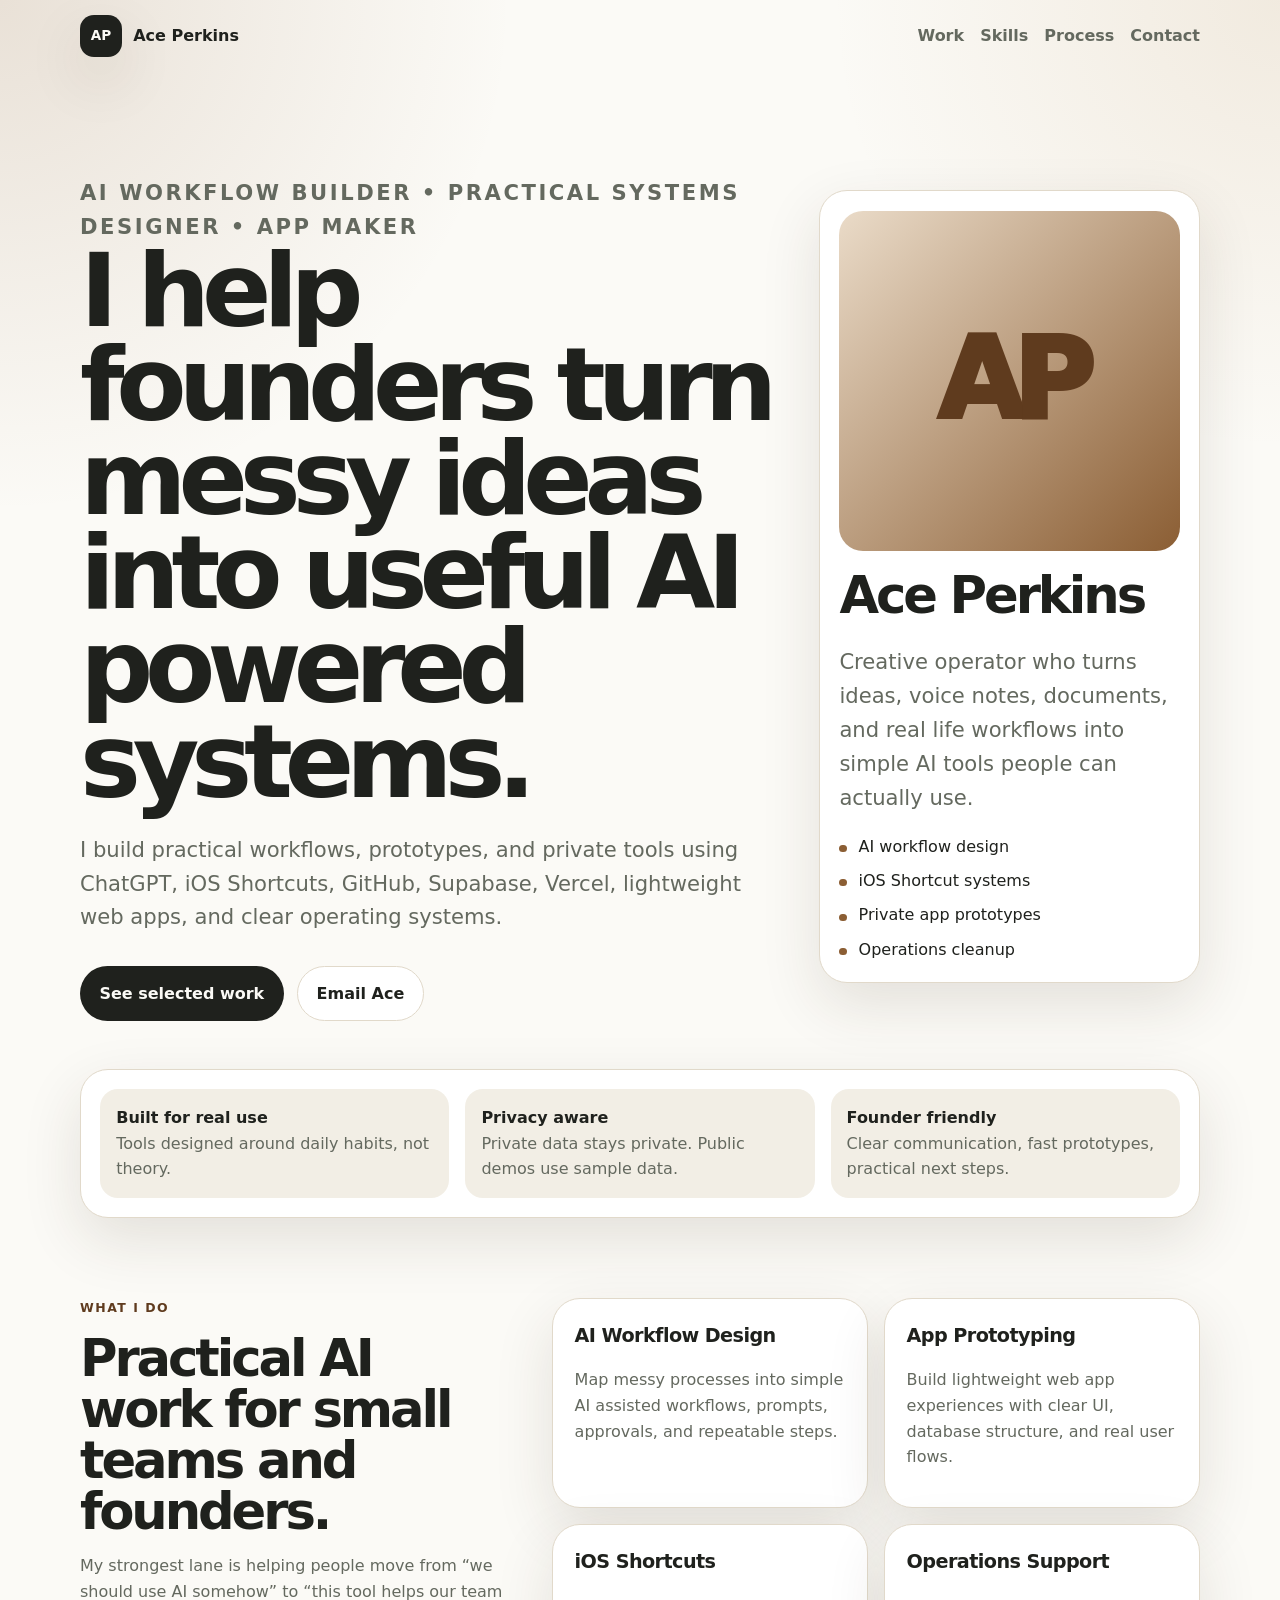
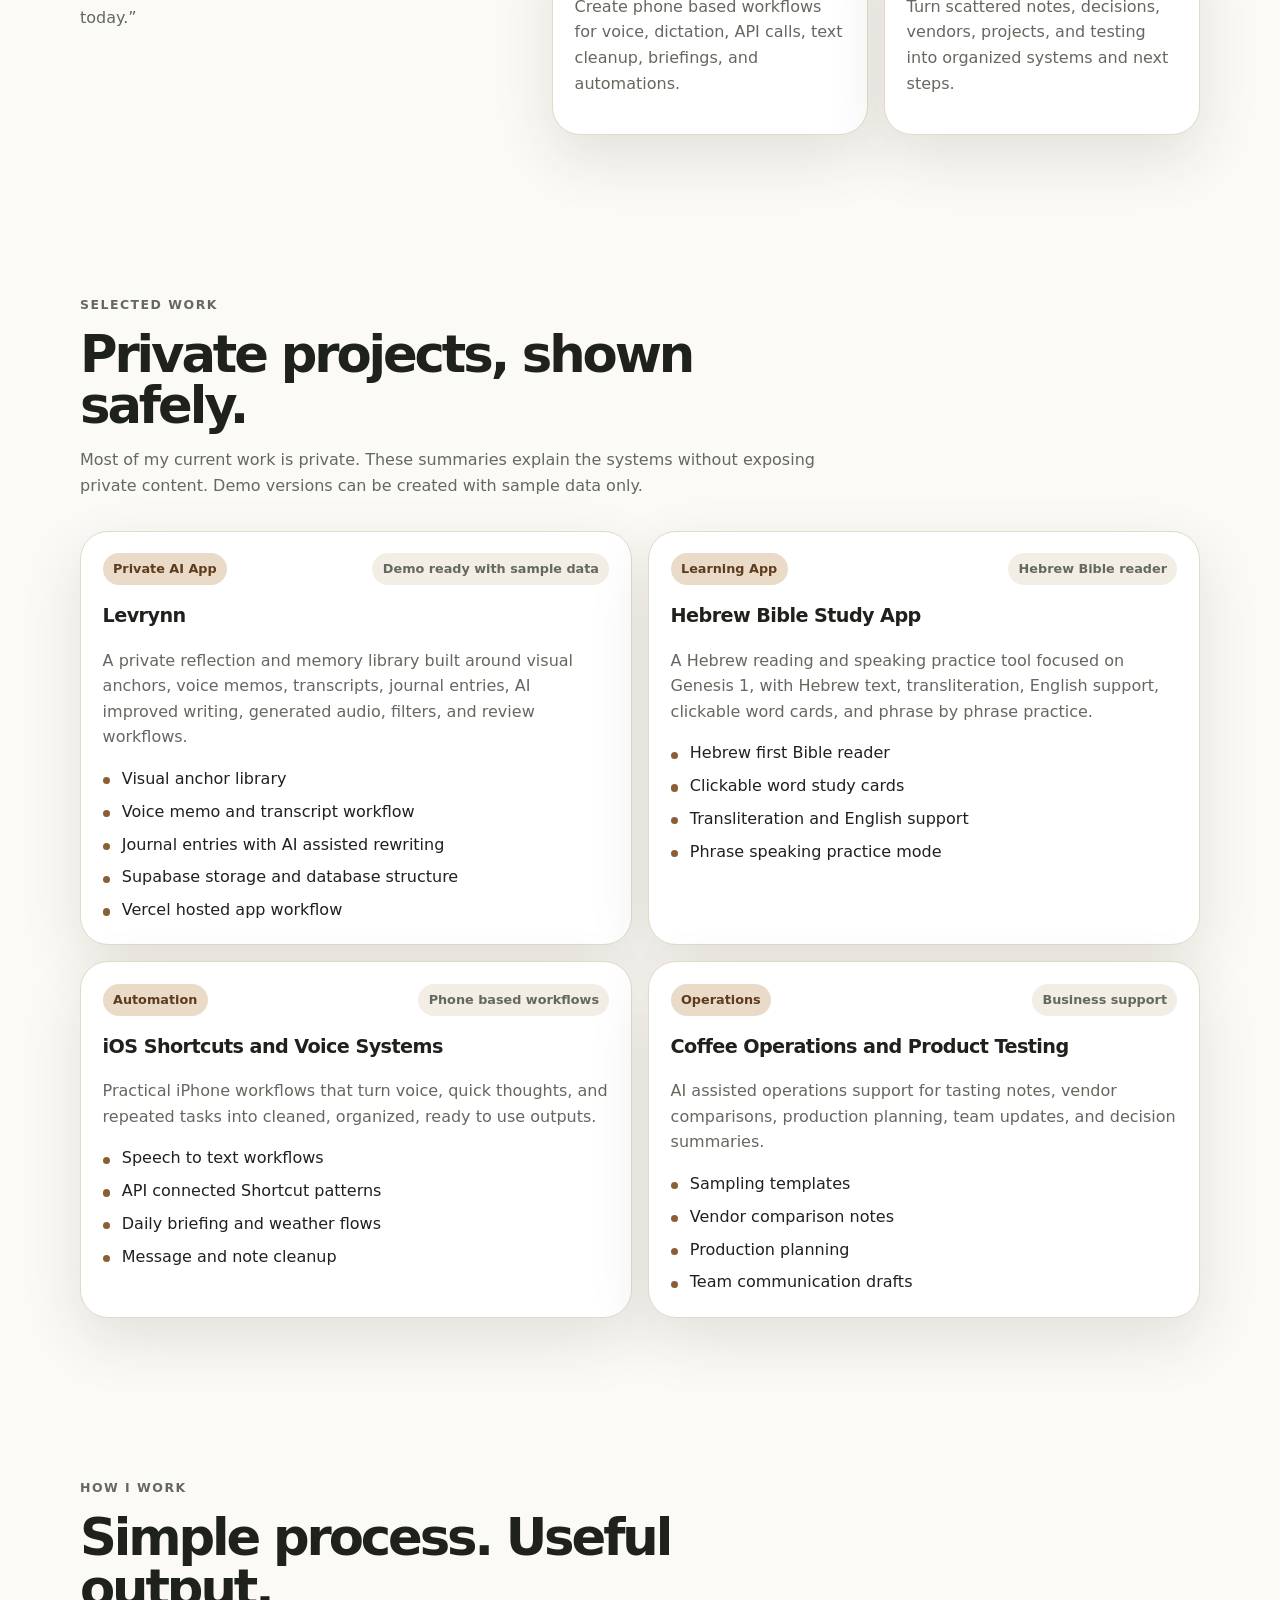
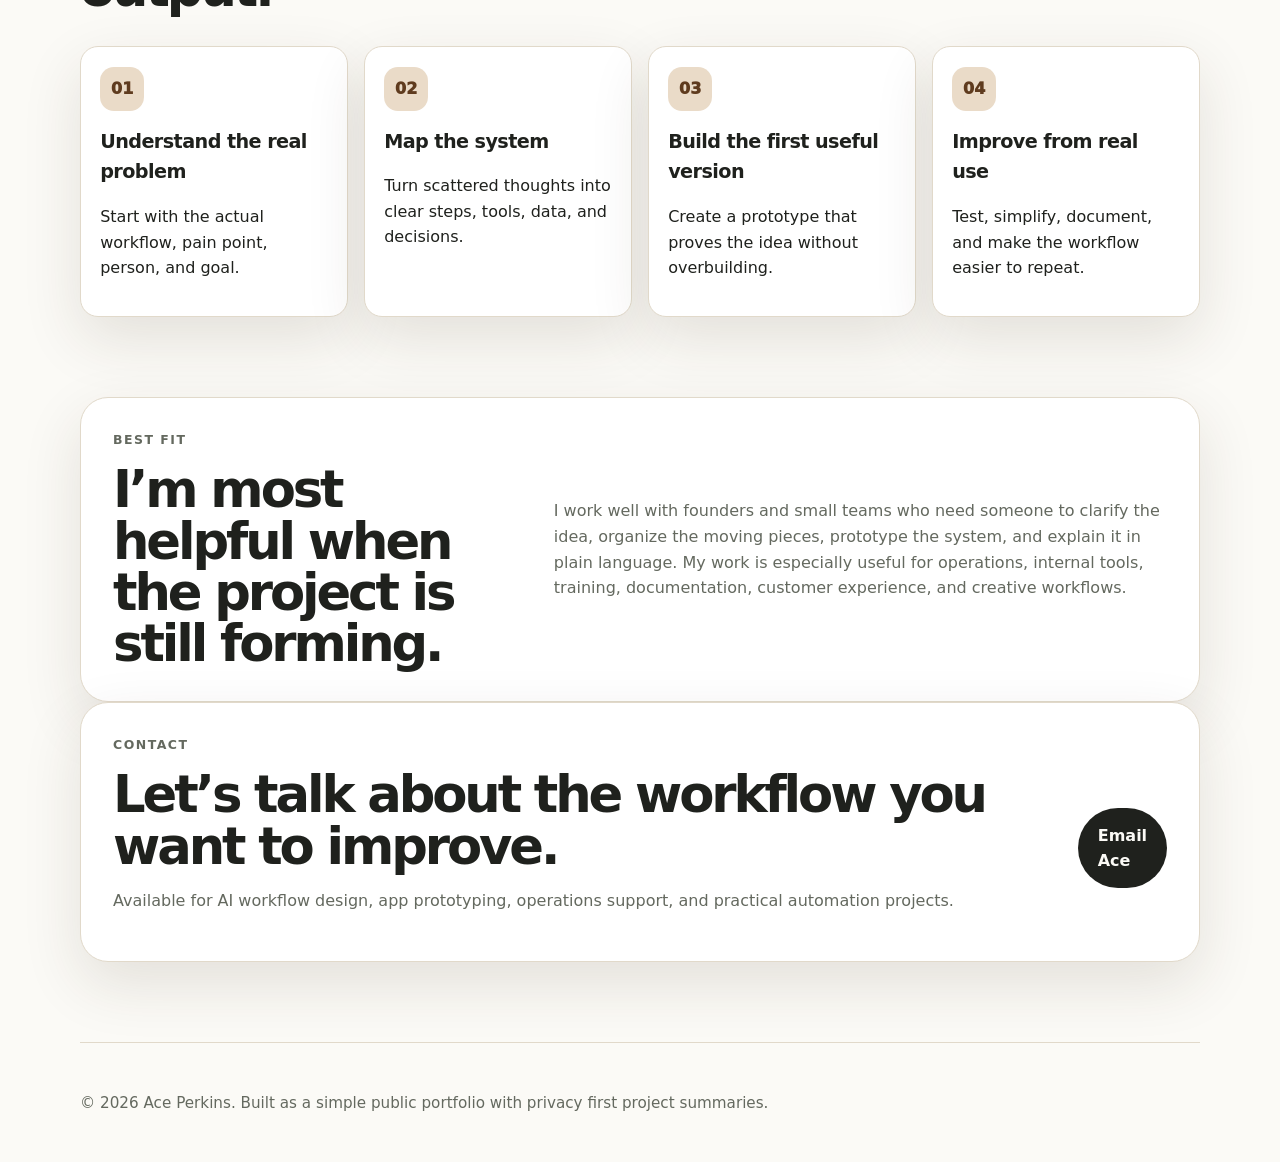
==== index.html @ 8851e67e "Add public AI portfolio site" ====
<!doctype html>
<html lang="en">
<head>
  <meta charset="utf-8" />
  <meta name="viewport" content="width=device-width, initial-scale=1" />
  <title>Ace Perkins | AI Workflow Builder</title>
  <meta name="description" content="Ace Perkins helps founders and small teams turn scattered ideas, operations, documents, apps, and daily workflows into practical AI powered systems." />
  <style>
    :root{--bg:#fbfaf6;--card:#fff;--soft:#f2eee5;--text:#1f211d;--muted:#64695f;--line:#e1d9ca;--accent:#8b5e34;--accent2:#5f3b1e;--shadow:0 22px 60px rgba(54,42,27,.12);--r:28px;--max:1120px}*{box-sizing:border-box}html{scroll-behavior:smooth}body{margin:0;font-family:Inter,ui-sans-serif,system-ui,-apple-system,BlinkMacSystemFont,"Segoe UI",sans-serif;background:radial-gradient(circle at top left,rgba(139,94,52,.16),transparent 32rem),radial-gradient(circle at top right,rgba(181,139,85,.14),transparent 28rem),var(--bg);color:var(--text);line-height:1.6}a{color:inherit}.nav,.section,.footer{width:min(var(--max),calc(100% - 2rem));margin:auto}.nav{min-height:72px;display:flex;align-items:center;justify-content:space-between;gap:1rem}.brand{display:flex;align-items:center;gap:.7rem;text-decoration:none;font-weight:900}.mark{width:42px;height:42px;border-radius:14px;background:var(--text);color:var(--bg);display:grid;place-items:center;box-shadow:var(--shadow);font-size:.85rem}.links{display:flex;gap:1rem}.links a{text-decoration:none;color:var(--muted);font-weight:750}.links a:hover{color:var(--text)}.section{padding:5rem 0}.hero{min-height:calc(100svh - 72px);display:grid;grid-template-columns:1.3fr .7fr;gap:2rem;align-items:center}.eyebrow{margin:0 0 .9rem;color:var(--accent2);font-weight:900;letter-spacing:.12em;text-transform:uppercase;font-size:.78rem}h1,h2,h3,p{overflow-wrap:anywhere}h1{margin:0;font-size:clamp(3rem,8vw,6.8rem);line-height:.92;letter-spacing:-.08em}h2{margin:0;font-size:clamp(2rem,4vw,3.6rem);line-height:1;letter-spacing:-.06em}h3{margin:0;font-size:1.2rem;letter-spacing:-.03em}.hero p,.lead,.section-heading p,.card p,.best p,.contact p{color:var(--muted)}.hero p{font-size:clamp(1.08rem,2vw,1.32rem);max-width:720px;margin:1.5rem 0 0}.actions{display:flex;flex-wrap:wrap;gap:.85rem;margin-top:2rem}.button{display:inline-flex;align-items:center;justify-content:center;min-height:48px;padding:.85rem 1.15rem;border-radius:999px;text-decoration:none;font-weight:900;border:1px solid transparent}.primary{background:var(--text);color:var(--bg)}.secondary{background:var(--card);border-color:var(--line)}.profile,.card,.proof,.process article,.best,.contact{background:var(--card);border:1px solid var(--line);box-shadow:var(--shadow)}.profile{border-radius:var(--r);padding:1.2rem;display:grid;gap:1.2rem}.photo{aspect-ratio:1;border-radius:24px;background:linear-gradient(135deg,#eadbc8,#8b5e34);display:grid;place-items:center;color:#5f3b1e;font-weight:1000;font-size:clamp(4rem,9vw,7rem);letter-spacing:-.1em}.quick{list-style:none;padding:0;margin:0;display:grid;gap:.55rem}.quick li,.card li{position:relative;padding-left:1.2rem}.quick li:before,.card li:before{content:"";position:absolute;left:0;top:.7em;width:.45rem;height:.45rem;border-radius:99px;background:var(--accent)}.proof{margin-top:-2rem;border-radius:var(--r);padding:1.2rem;display:grid;grid-template-columns:repeat(3,1fr);gap:1rem}.proof div{background:var(--soft);border-radius:18px;padding:1rem}.proof strong,.proof span{display:block}.proof span{color:var(--muted)}.two{display:grid;grid-template-columns:.8fr 1.2fr;gap:2.5rem}.grid{display:grid;gap:1rem}.skills{grid-template-columns:repeat(2,1fr)}.projects{grid-template-columns:repeat(2,1fr)}.card{border-radius:var(--r);padding:1.35rem}.card ul{list-style:none;padding:0;margin:1rem 0 0;display:grid;gap:.45rem}.topline{display:flex;flex-wrap:wrap;gap:.6rem;justify-content:space-between;margin-bottom:1rem}.tag,.status{border-radius:99px;padding:.35rem .65rem;font-size:.8rem;font-weight:900}.tag{background:#eadbc8;color:#5f3b1e}.status{background:var(--soft);color:var(--muted)}.section-heading{max-width:750px;margin-bottom:2rem}.process{grid-template-columns:repeat(4,1fr)}.process article{border-radius:18px;padding:1.2rem}.num{display:grid;place-items:center;width:44px;height:44px;border-radius:14px;background:#eadbc8;color:#5f3b1e;font-weight:1000;margin-bottom:1rem}.best,.contact{border-radius:var(--r);padding:2rem}.best{display:grid;grid-template-columns:.8fr 1.2fr;gap:2rem;align-items:center}.contact{display:flex;align-items:center;justify-content:space-between;gap:2rem;margin-bottom:5rem}.footer{padding:2rem 0;border-top:1px solid var(--line);color:var(--muted);font-size:.95rem}@media(max-width:860px){.links{display:none}.hero,.two,.best,.contact{grid-template-columns:1fr}.hero{min-height:auto;padding-top:4rem}.proof,.skills,.projects,.process{grid-template-columns:1fr}.contact{display:grid}}
  </style>
</head>
<body>
  <header><nav class="nav"><a class="brand" href="#top"><span class="mark">AP</span><span>Ace Perkins</span></a><div class="links"><a href="#work">Work</a><a href="#skills">Skills</a><a href="#process">Process</a><a href="#contact">Contact</a></div></nav></header>
  <main>
    <section id="top" class="hero section">
      <div>
        <p class="eyebrow">AI Workflow Builder • Practical Systems Designer • App Maker</p>
        <h1>I help founders turn messy ideas into useful AI powered systems.</h1>
        <p>I build practical workflows, prototypes, and private tools using ChatGPT, iOS Shortcuts, GitHub, Supabase, Vercel, lightweight web apps, and clear operating systems.</p>
        <div class="actions"><a class="button primary" href="#work">See selected work</a><a class="button secondary" href="mailto:streamdeckace@gmail.com?subject=AI%20Workflow%20Conversation%20with%20Ace">Email Ace</a></div>
      </div>
      <aside class="profile"><div class="photo">AP</div><div><h2>Ace Perkins</h2><p class="lead">Creative operator who turns ideas, voice notes, documents, and real life workflows into simple AI tools people can actually use.</p></div><ul class="quick"><li>AI workflow design</li><li>iOS Shortcut systems</li><li>Private app prototypes</li><li>Operations cleanup</li></ul></aside>
    </section>
    <section class="section proof"><div><strong>Built for real use</strong><span>Tools designed around daily habits, not theory.</span></div><div><strong>Privacy aware</strong><span>Private data stays private. Public demos use sample data.</span></div><div><strong>Founder friendly</strong><span>Clear communication, fast prototypes, practical next steps.</span></div></section>
    <section id="skills" class="section two"><div><p class="eyebrow">What I do</p><h2>Practical AI work for small teams and founders.</h2><p class="lead">My strongest lane is helping people move from “we should use AI somehow” to “this tool helps our team today.”</p></div><div class="grid skills"><article class="card"><h3>AI Workflow Design</h3><p>Map messy processes into simple AI assisted workflows, prompts, approvals, and repeatable steps.</p></article><article class="card"><h3>App Prototyping</h3><p>Build lightweight web app experiences with clear UI, database structure, and real user flows.</p></article><article class="card"><h3>iOS Shortcuts</h3><p>Create phone based workflows for voice, dictation, API calls, text cleanup, briefings, and automations.</p></article><article class="card"><h3>Operations Support</h3><p>Turn scattered notes, decisions, vendors, projects, and testing into organized systems and next steps.</p></article></div></section>
    <section id="work" class="section"><div class="section-heading"><p class="eyebrow">Selected work</p><h2>Private projects, shown safely.</h2><p>Most of my current work is private. These summaries explain the systems without exposing private content. Demo versions can be created with sample data only.</p></div><div class="grid projects"><article class="card"><div class="topline"><span class="tag">Private AI App</span><span class="status">Demo ready with sample data</span></div><h3>Levrynn</h3><p>A private reflection and memory library built around visual anchors, voice memos, transcripts, journal entries, AI improved writing, generated audio, filters, and review workflows.</p><ul><li>Visual anchor library</li><li>Voice memo and transcript workflow</li><li>Journal entries with AI assisted rewriting</li><li>Supabase storage and database structure</li><li>Vercel hosted app workflow</li></ul></article><article class="card"><div class="topline"><span class="tag">Learning App</span><span class="status">Hebrew Bible reader</span></div><h3>Hebrew Bible Study App</h3><p>A Hebrew reading and speaking practice tool focused on Genesis 1, with Hebrew text, transliteration, English support, clickable word cards, and phrase by phrase practice.</p><ul><li>Hebrew first Bible reader</li><li>Clickable word study cards</li><li>Transliteration and English support</li><li>Phrase speaking practice mode</li></ul></article><article class="card"><div class="topline"><span class="tag">Automation</span><span class="status">Phone based workflows</span></div><h3>iOS Shortcuts and Voice Systems</h3><p>Practical iPhone workflows that turn voice, quick thoughts, and repeated tasks into cleaned, organized, ready to use outputs.</p><ul><li>Speech to text workflows</li><li>API connected Shortcut patterns</li><li>Daily briefing and weather flows</li><li>Message and note cleanup</li></ul></article><article class="card"><div class="topline"><span class="tag">Operations</span><span class="status">Business support</span></div><h3>Coffee Operations and Product Testing</h3><p>AI assisted operations support for tasting notes, vendor comparisons, production planning, team updates, and decision summaries.</p><ul><li>Sampling templates</li><li>Vendor comparison notes</li><li>Production planning</li><li>Team communication drafts</li></ul></article></div></section>
    <section id="process" class="section"><div class="section-heading"><p class="eyebrow">How I work</p><h2>Simple process. Useful output.</h2></div><div class="grid process"><article><span class="num">01</span><h3>Understand the real problem</h3><p>Start with the actual workflow, pain point, person, and goal.</p></article><article><span class="num">02</span><h3>Map the system</h3><p>Turn scattered thoughts into clear steps, tools, data, and decisions.</p></article><article><span class="num">03</span><h3>Build the first useful version</h3><p>Create a prototype that proves the idea without overbuilding.</p></article><article><span class="num">04</span><h3>Improve from real use</h3><p>Test, simplify, document, and make the workflow easier to repeat.</p></article></div></section>
    <section class="section best"><div><p class="eyebrow">Best fit</p><h2>I’m most helpful when the project is still forming.</h2></div><p>I work well with founders and small teams who need someone to clarify the idea, organize the moving pieces, prototype the system, and explain it in plain language. My work is especially useful for operations, internal tools, training, documentation, customer experience, and creative workflows.</p></section>
    <section id="contact" class="section contact"><div><p class="eyebrow">Contact</p><h2>Let’s talk about the workflow you want to improve.</h2><p>Available for AI workflow design, app prototyping, operations support, and practical automation projects.</p></div><div class="actions"><a class="button primary" href="mailto:streamdeckace@gmail.com?subject=AI%20Workflow%20Conversation%20with%20Ace">Email Ace</a></div></section>
  </main>
  <footer class="footer"><p>© 2026 Ace Perkins. Built as a simple public portfolio with privacy first project summaries.</p></footer>
</body>
</html>
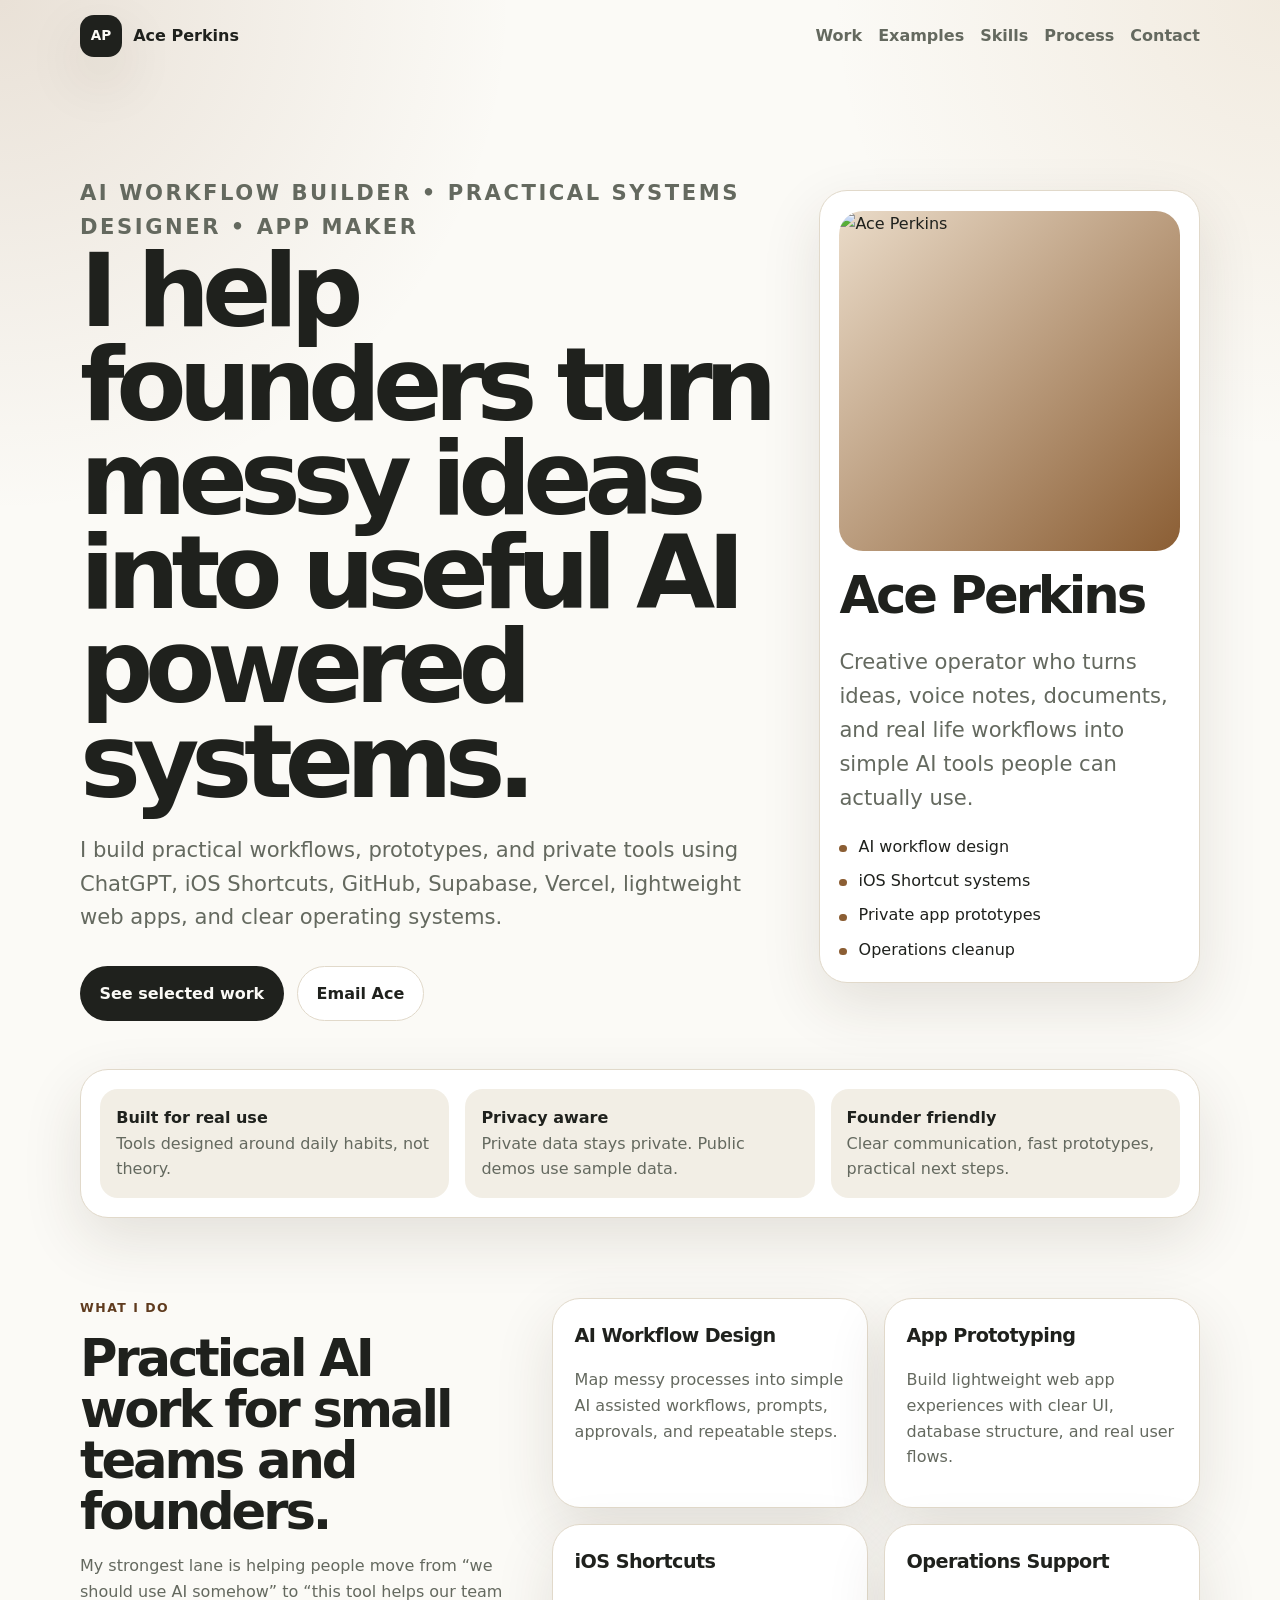
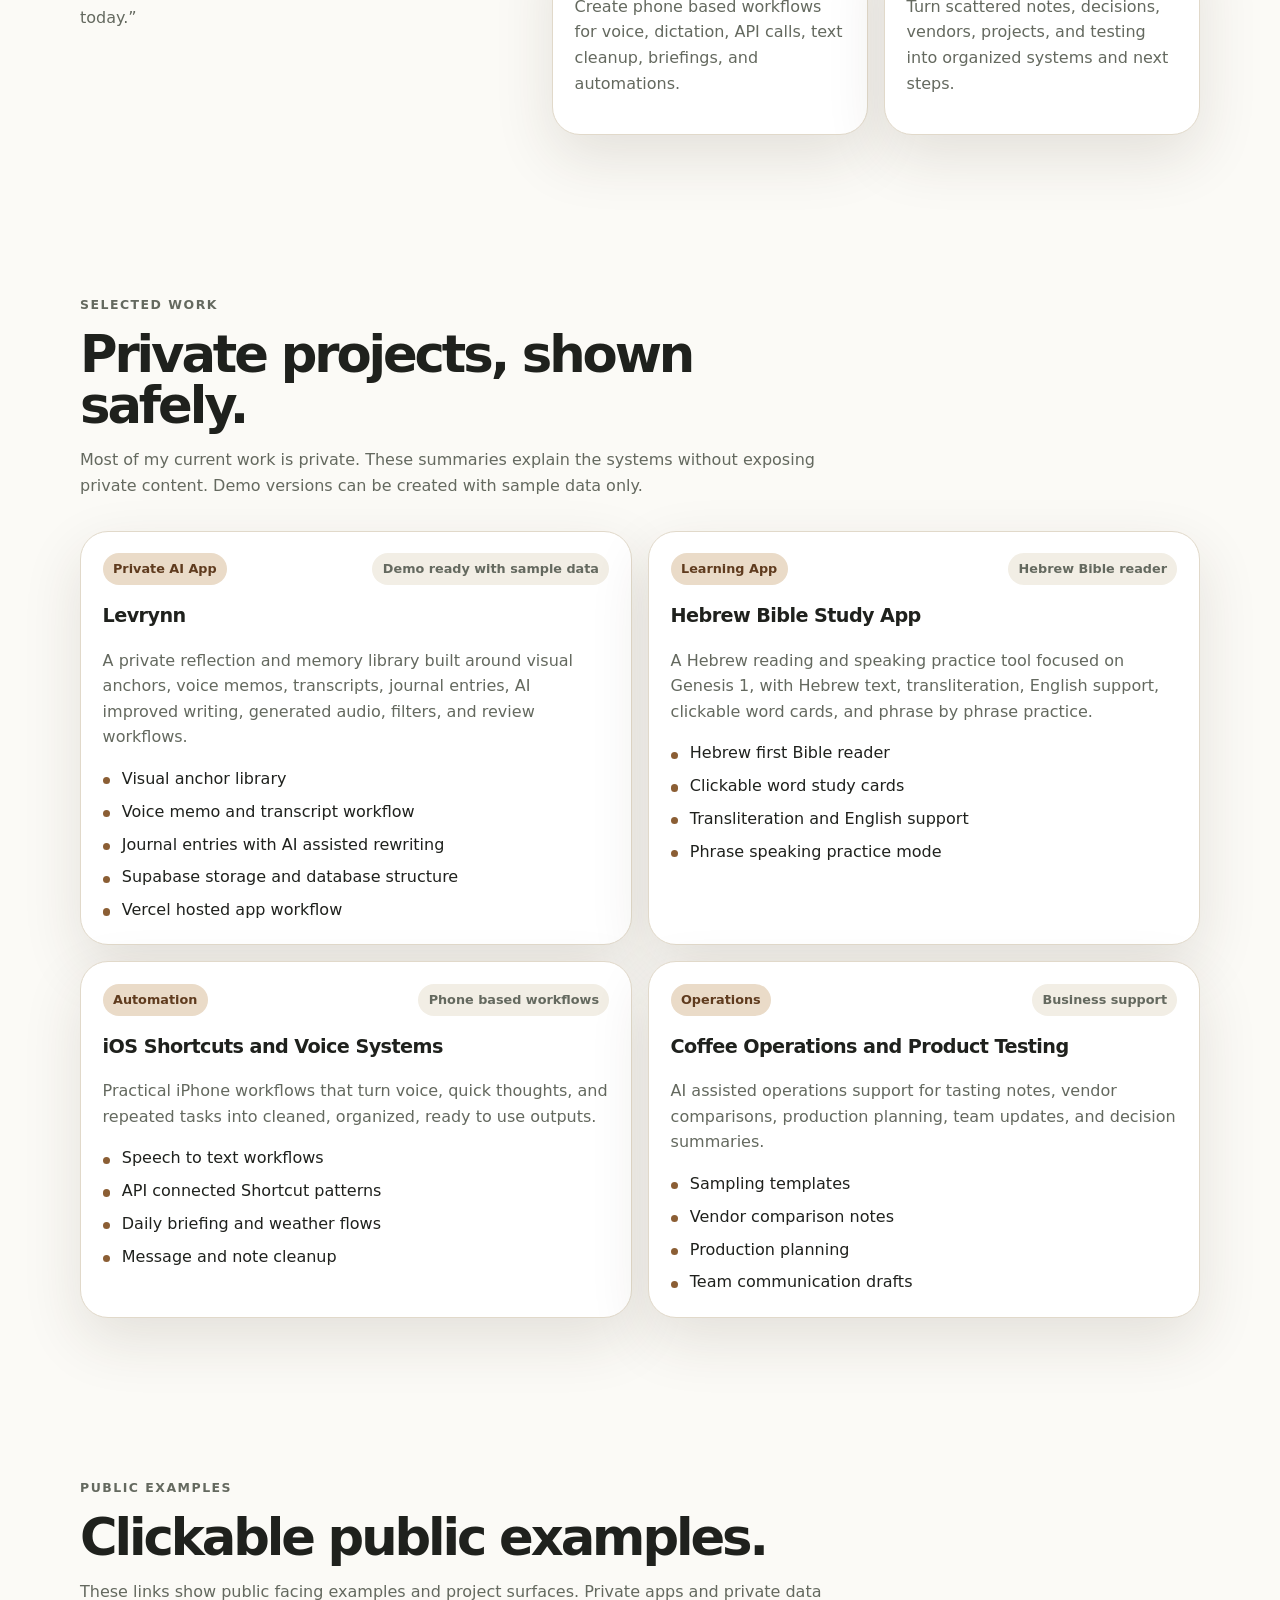
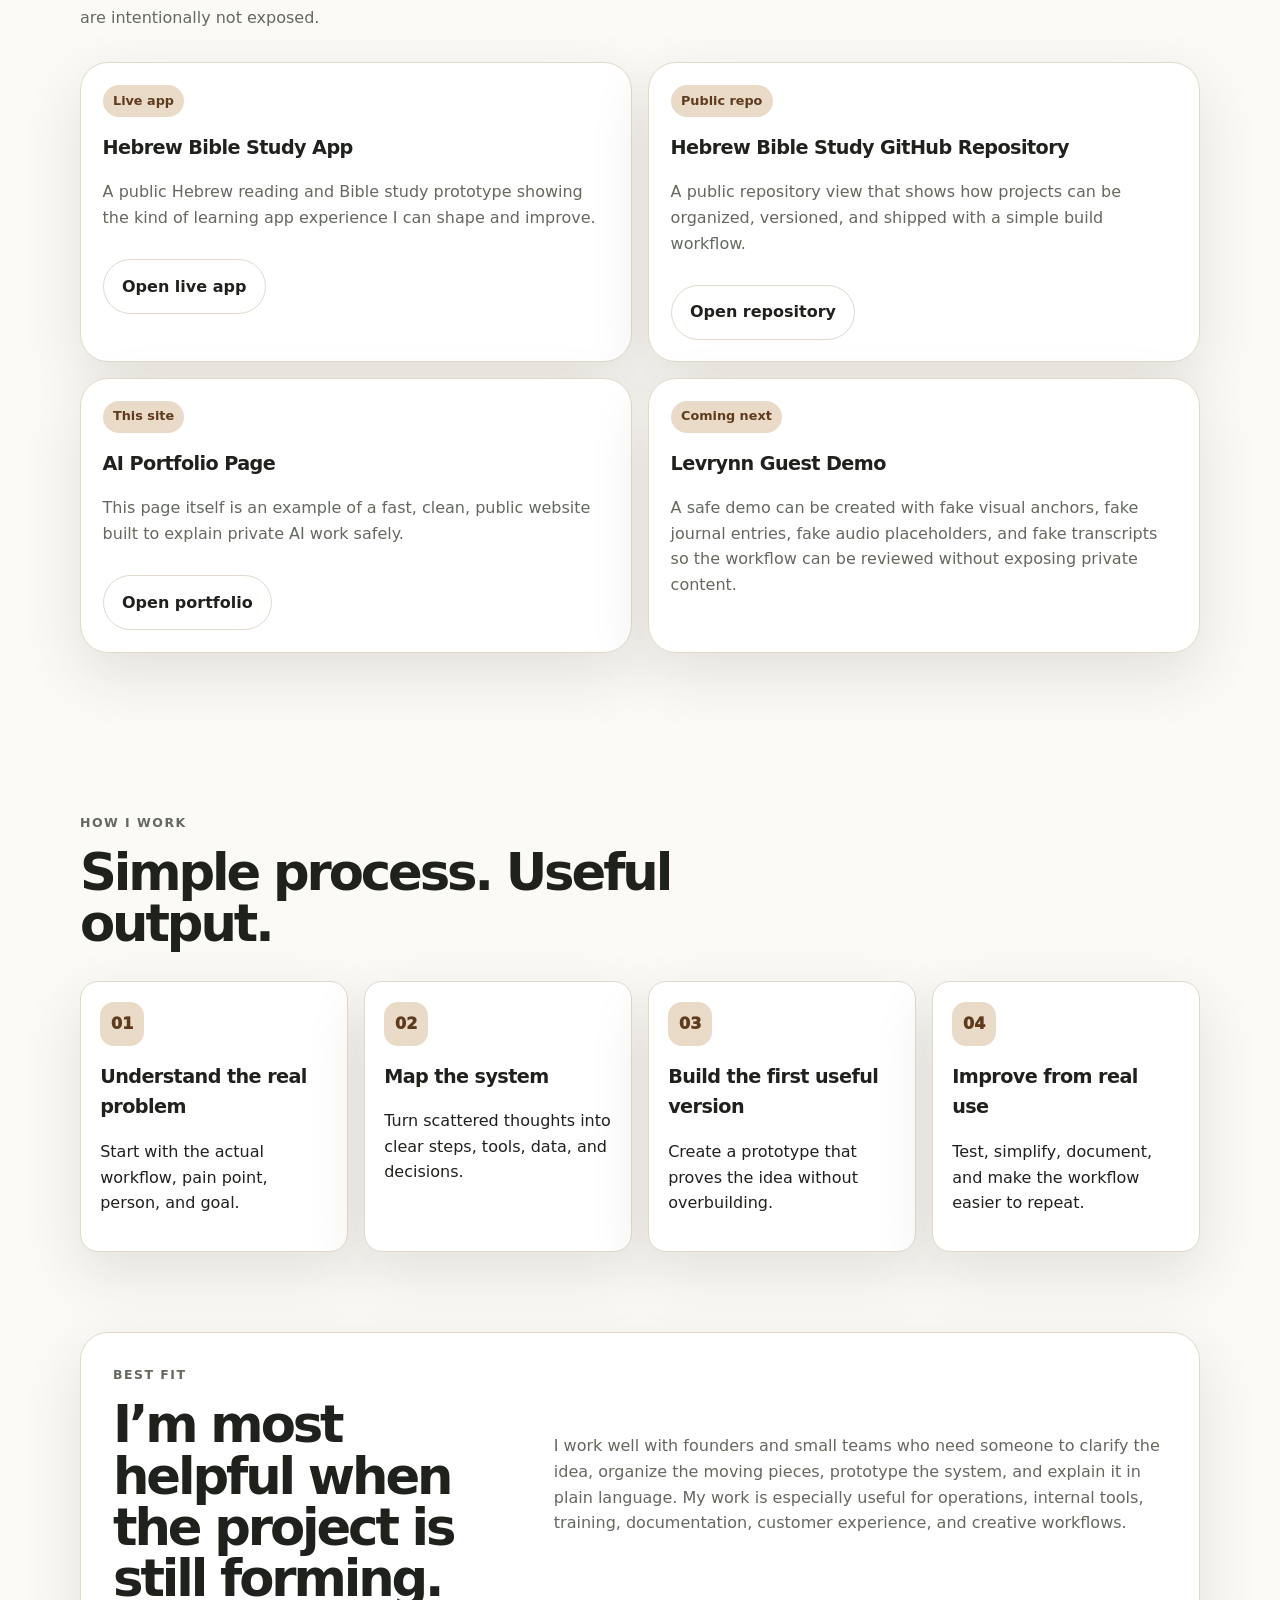
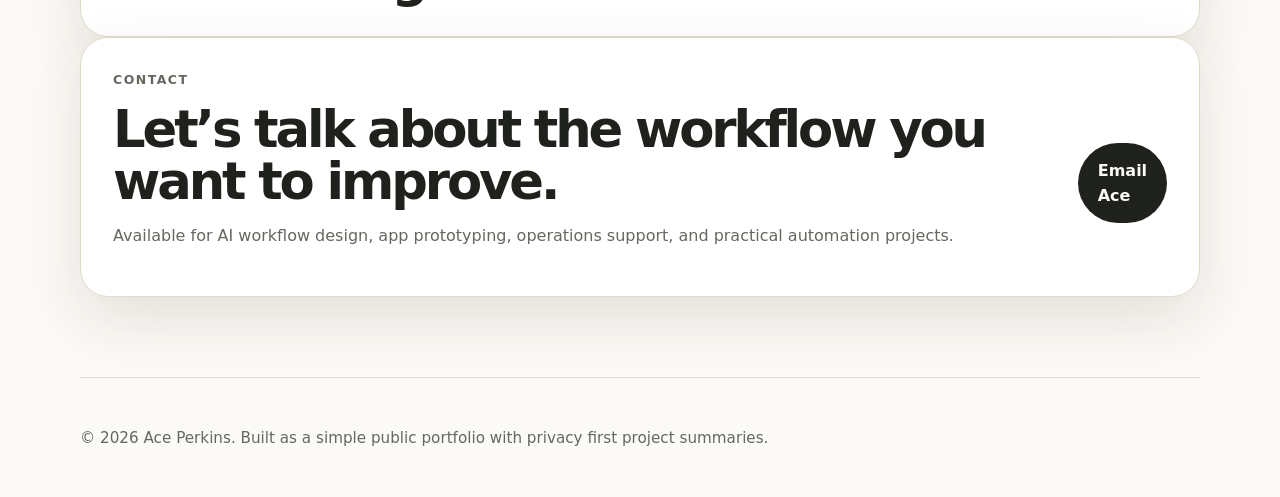
==== commit 44eb69db: "Update portfolio contact and examples" ====
--- a/index.html
+++ b/index.html
@@ -6,28 +6,29 @@
   <title>Ace Perkins | AI Workflow Builder</title>
   <meta name="description" content="Ace Perkins helps founders and small teams turn scattered ideas, operations, documents, apps, and daily workflows into practical AI powered systems." />
   <style>
-    :root{--bg:#fbfaf6;--card:#fff;--soft:#f2eee5;--text:#1f211d;--muted:#64695f;--line:#e1d9ca;--accent:#8b5e34;--accent2:#5f3b1e;--shadow:0 22px 60px rgba(54,42,27,.12);--r:28px;--max:1120px}*{box-sizing:border-box}html{scroll-behavior:smooth}body{margin:0;font-family:Inter,ui-sans-serif,system-ui,-apple-system,BlinkMacSystemFont,"Segoe UI",sans-serif;background:radial-gradient(circle at top left,rgba(139,94,52,.16),transparent 32rem),radial-gradient(circle at top right,rgba(181,139,85,.14),transparent 28rem),var(--bg);color:var(--text);line-height:1.6}a{color:inherit}.nav,.section,.footer{width:min(var(--max),calc(100% - 2rem));margin:auto}.nav{min-height:72px;display:flex;align-items:center;justify-content:space-between;gap:1rem}.brand{display:flex;align-items:center;gap:.7rem;text-decoration:none;font-weight:900}.mark{width:42px;height:42px;border-radius:14px;background:var(--text);color:var(--bg);display:grid;place-items:center;box-shadow:var(--shadow);font-size:.85rem}.links{display:flex;gap:1rem}.links a{text-decoration:none;color:var(--muted);font-weight:750}.links a:hover{color:var(--text)}.section{padding:5rem 0}.hero{min-height:calc(100svh - 72px);display:grid;grid-template-columns:1.3fr .7fr;gap:2rem;align-items:center}.eyebrow{margin:0 0 .9rem;color:var(--accent2);font-weight:900;letter-spacing:.12em;text-transform:uppercase;font-size:.78rem}h1,h2,h3,p{overflow-wrap:anywhere}h1{margin:0;font-size:clamp(3rem,8vw,6.8rem);line-height:.92;letter-spacing:-.08em}h2{margin:0;font-size:clamp(2rem,4vw,3.6rem);line-height:1;letter-spacing:-.06em}h3{margin:0;font-size:1.2rem;letter-spacing:-.03em}.hero p,.lead,.section-heading p,.card p,.best p,.contact p{color:var(--muted)}.hero p{font-size:clamp(1.08rem,2vw,1.32rem);max-width:720px;margin:1.5rem 0 0}.actions{display:flex;flex-wrap:wrap;gap:.85rem;margin-top:2rem}.button{display:inline-flex;align-items:center;justify-content:center;min-height:48px;padding:.85rem 1.15rem;border-radius:999px;text-decoration:none;font-weight:900;border:1px solid transparent}.primary{background:var(--text);color:var(--bg)}.secondary{background:var(--card);border-color:var(--line)}.profile,.card,.proof,.process article,.best,.contact{background:var(--card);border:1px solid var(--line);box-shadow:var(--shadow)}.profile{border-radius:var(--r);padding:1.2rem;display:grid;gap:1.2rem}.photo{aspect-ratio:1;border-radius:24px;background:linear-gradient(135deg,#eadbc8,#8b5e34);display:grid;place-items:center;color:#5f3b1e;font-weight:1000;font-size:clamp(4rem,9vw,7rem);letter-spacing:-.1em}.quick{list-style:none;padding:0;margin:0;display:grid;gap:.55rem}.quick li,.card li{position:relative;padding-left:1.2rem}.quick li:before,.card li:before{content:"";position:absolute;left:0;top:.7em;width:.45rem;height:.45rem;border-radius:99px;background:var(--accent)}.proof{margin-top:-2rem;border-radius:var(--r);padding:1.2rem;display:grid;grid-template-columns:repeat(3,1fr);gap:1rem}.proof div{background:var(--soft);border-radius:18px;padding:1rem}.proof strong,.proof span{display:block}.proof span{color:var(--muted)}.two{display:grid;grid-template-columns:.8fr 1.2fr;gap:2.5rem}.grid{display:grid;gap:1rem}.skills{grid-template-columns:repeat(2,1fr)}.projects{grid-template-columns:repeat(2,1fr)}.card{border-radius:var(--r);padding:1.35rem}.card ul{list-style:none;padding:0;margin:1rem 0 0;display:grid;gap:.45rem}.topline{display:flex;flex-wrap:wrap;gap:.6rem;justify-content:space-between;margin-bottom:1rem}.tag,.status{border-radius:99px;padding:.35rem .65rem;font-size:.8rem;font-weight:900}.tag{background:#eadbc8;color:#5f3b1e}.status{background:var(--soft);color:var(--muted)}.section-heading{max-width:750px;margin-bottom:2rem}.process{grid-template-columns:repeat(4,1fr)}.process article{border-radius:18px;padding:1.2rem}.num{display:grid;place-items:center;width:44px;height:44px;border-radius:14px;background:#eadbc8;color:#5f3b1e;font-weight:1000;margin-bottom:1rem}.best,.contact{border-radius:var(--r);padding:2rem}.best{display:grid;grid-template-columns:.8fr 1.2fr;gap:2rem;align-items:center}.contact{display:flex;align-items:center;justify-content:space-between;gap:2rem;margin-bottom:5rem}.footer{padding:2rem 0;border-top:1px solid var(--line);color:var(--muted);font-size:.95rem}@media(max-width:860px){.links{display:none}.hero,.two,.best,.contact{grid-template-columns:1fr}.hero{min-height:auto;padding-top:4rem}.proof,.skills,.projects,.process{grid-template-columns:1fr}.contact{display:grid}}
+    :root{--bg:#fbfaf6;--card:#fff;--soft:#f2eee5;--text:#1f211d;--muted:#64695f;--line:#e1d9ca;--accent:#8b5e34;--accent2:#5f3b1e;--shadow:0 22px 60px rgba(54,42,27,.12);--r:28px;--max:1120px}*{box-sizing:border-box}html{scroll-behavior:smooth}body{margin:0;font-family:Inter,ui-sans-serif,system-ui,-apple-system,BlinkMacSystemFont,"Segoe UI",sans-serif;background:radial-gradient(circle at top left,rgba(139,94,52,.16),transparent 32rem),radial-gradient(circle at top right,rgba(181,139,85,.14),transparent 28rem),var(--bg);color:var(--text);line-height:1.6}a{color:inherit}.nav,.section,.footer{width:min(var(--max),calc(100% - 2rem));margin:auto}.nav{min-height:72px;display:flex;align-items:center;justify-content:space-between;gap:1rem}.brand{display:flex;align-items:center;gap:.7rem;text-decoration:none;font-weight:900}.mark{width:42px;height:42px;border-radius:14px;background:var(--text);color:var(--bg);display:grid;place-items:center;box-shadow:var(--shadow);font-size:.85rem}.links{display:flex;gap:1rem}.links a{text-decoration:none;color:var(--muted);font-weight:750}.links a:hover{color:var(--text)}.section{padding:5rem 0}.hero{min-height:calc(100svh - 72px);display:grid;grid-template-columns:1.3fr .7fr;gap:2rem;align-items:center}.eyebrow{margin:0 0 .9rem;color:var(--accent2);font-weight:900;letter-spacing:.12em;text-transform:uppercase;font-size:.78rem}h1,h2,h3,p{overflow-wrap:anywhere}h1{margin:0;font-size:clamp(3rem,8vw,6.8rem);line-height:.92;letter-spacing:-.08em}h2{margin:0;font-size:clamp(2rem,4vw,3.6rem);line-height:1;letter-spacing:-.06em}h3{margin:0;font-size:1.2rem;letter-spacing:-.03em}.hero p,.lead,.section-heading p,.card p,.best p,.contact p{color:var(--muted)}.hero p{font-size:clamp(1.08rem,2vw,1.32rem);max-width:720px;margin:1.5rem 0 0}.actions{display:flex;flex-wrap:wrap;gap:.85rem;margin-top:2rem}.button{display:inline-flex;align-items:center;justify-content:center;min-height:48px;padding:.85rem 1.15rem;border-radius:999px;text-decoration:none;font-weight:900;border:1px solid transparent}.primary{background:var(--text);color:var(--bg)}.secondary{background:var(--card);border-color:var(--line)}.profile,.card,.proof,.process article,.best,.contact{background:var(--card);border:1px solid var(--line);box-shadow:var(--shadow)}.profile{border-radius:var(--r);padding:1.2rem;display:grid;gap:1.2rem}.photo{aspect-ratio:1;border-radius:24px;background:linear-gradient(135deg,#eadbc8,#8b5e34);overflow:hidden;display:block}.photo img{width:100%;height:100%;object-fit:cover;display:block}.quick{list-style:none;padding:0;margin:0;display:grid;gap:.55rem}.quick li,.card li{position:relative;padding-left:1.2rem}.quick li:before,.card li:before{content:"";position:absolute;left:0;top:.7em;width:.45rem;height:.45rem;border-radius:99px;background:var(--accent)}.proof{margin-top:-2rem;border-radius:var(--r);padding:1.2rem;display:grid;grid-template-columns:repeat(3,1fr);gap:1rem}.proof div{background:var(--soft);border-radius:18px;padding:1rem}.proof strong,.proof span{display:block}.proof span{color:var(--muted)}.two{display:grid;grid-template-columns:.8fr 1.2fr;gap:2.5rem}.grid{display:grid;gap:1rem}.skills{grid-template-columns:repeat(2,1fr)}.projects{grid-template-columns:repeat(2,1fr)}.card{border-radius:var(--r);padding:1.35rem}.card ul{list-style:none;padding:0;margin:1rem 0 0;display:grid;gap:.45rem}.card .button{margin-top:.8rem}.topline{display:flex;flex-wrap:wrap;gap:.6rem;justify-content:space-between;margin-bottom:1rem}.tag,.status{border-radius:99px;padding:.35rem .65rem;font-size:.8rem;font-weight:900}.tag{background:#eadbc8;color:#5f3b1e}.status{background:var(--soft);color:var(--muted)}.section-heading{max-width:750px;margin-bottom:2rem}.process{grid-template-columns:repeat(4,1fr)}.process article{border-radius:18px;padding:1.2rem}.num{display:grid;place-items:center;width:44px;height:44px;border-radius:14px;background:#eadbc8;color:#5f3b1e;font-weight:1000;margin-bottom:1rem}.best,.contact{border-radius:var(--r);padding:2rem}.best{display:grid;grid-template-columns:.8fr 1.2fr;gap:2rem;align-items:center}.contact{display:flex;align-items:center;justify-content:space-between;gap:2rem;margin-bottom:5rem}.footer{padding:2rem 0;border-top:1px solid var(--line);color:var(--muted);font-size:.95rem}@media(max-width:860px){.links{display:none}.hero,.two,.best,.contact{grid-template-columns:1fr}.hero{min-height:auto;padding-top:4rem}.proof,.skills,.projects,.process{grid-template-columns:1fr}.contact{display:grid}}
   </style>
 </head>
 <body>
-  <header><nav class="nav"><a class="brand" href="#top"><span class="mark">AP</span><span>Ace Perkins</span></a><div class="links"><a href="#work">Work</a><a href="#skills">Skills</a><a href="#process">Process</a><a href="#contact">Contact</a></div></nav></header>
+  <header><nav class="nav"><a class="brand" href="#top"><span class="mark">AP</span><span>Ace Perkins</span></a><div class="links"><a href="#work">Work</a><a href="#examples">Examples</a><a href="#skills">Skills</a><a href="#process">Process</a><a href="#contact">Contact</a></div></nav></header>
   <main>
     <section id="top" class="hero section">
       <div>
         <p class="eyebrow">AI Workflow Builder • Practical Systems Designer • App Maker</p>
         <h1>I help founders turn messy ideas into useful AI powered systems.</h1>
         <p>I build practical workflows, prototypes, and private tools using ChatGPT, iOS Shortcuts, GitHub, Supabase, Vercel, lightweight web apps, and clear operating systems.</p>
-        <div class="actions"><a class="button primary" href="#work">See selected work</a><a class="button secondary" href="mailto:streamdeckace@gmail.com?subject=AI%20Workflow%20Conversation%20with%20Ace">Email Ace</a></div>
+        <div class="actions"><a class="button primary" href="#work">See selected work</a><a class="button secondary" href="mailto:aceperkinsss@gmail.com?subject=AI%20Workflow%20Conversation%20with%20Ace">Email Ace</a></div>
       </div>
-      <aside class="profile"><div class="photo">AP</div><div><h2>Ace Perkins</h2><p class="lead">Creative operator who turns ideas, voice notes, documents, and real life workflows into simple AI tools people can actually use.</p></div><ul class="quick"><li>AI workflow design</li><li>iOS Shortcut systems</li><li>Private app prototypes</li><li>Operations cleanup</li></ul></aside>
+      <aside class="profile"><div class="photo"><img src="https://avatars.githubusercontent.com/u/49638634?v=4" alt="Ace Perkins" /></div><div><h2>Ace Perkins</h2><p class="lead">Creative operator who turns ideas, voice notes, documents, and real life workflows into simple AI tools people can actually use.</p></div><ul class="quick"><li>AI workflow design</li><li>iOS Shortcut systems</li><li>Private app prototypes</li><li>Operations cleanup</li></ul></aside>
     </section>
     <section class="section proof"><div><strong>Built for real use</strong><span>Tools designed around daily habits, not theory.</span></div><div><strong>Privacy aware</strong><span>Private data stays private. Public demos use sample data.</span></div><div><strong>Founder friendly</strong><span>Clear communication, fast prototypes, practical next steps.</span></div></section>
     <section id="skills" class="section two"><div><p class="eyebrow">What I do</p><h2>Practical AI work for small teams and founders.</h2><p class="lead">My strongest lane is helping people move from “we should use AI somehow” to “this tool helps our team today.”</p></div><div class="grid skills"><article class="card"><h3>AI Workflow Design</h3><p>Map messy processes into simple AI assisted workflows, prompts, approvals, and repeatable steps.</p></article><article class="card"><h3>App Prototyping</h3><p>Build lightweight web app experiences with clear UI, database structure, and real user flows.</p></article><article class="card"><h3>iOS Shortcuts</h3><p>Create phone based workflows for voice, dictation, API calls, text cleanup, briefings, and automations.</p></article><article class="card"><h3>Operations Support</h3><p>Turn scattered notes, decisions, vendors, projects, and testing into organized systems and next steps.</p></article></div></section>
     <section id="work" class="section"><div class="section-heading"><p class="eyebrow">Selected work</p><h2>Private projects, shown safely.</h2><p>Most of my current work is private. These summaries explain the systems without exposing private content. Demo versions can be created with sample data only.</p></div><div class="grid projects"><article class="card"><div class="topline"><span class="tag">Private AI App</span><span class="status">Demo ready with sample data</span></div><h3>Levrynn</h3><p>A private reflection and memory library built around visual anchors, voice memos, transcripts, journal entries, AI improved writing, generated audio, filters, and review workflows.</p><ul><li>Visual anchor library</li><li>Voice memo and transcript workflow</li><li>Journal entries with AI assisted rewriting</li><li>Supabase storage and database structure</li><li>Vercel hosted app workflow</li></ul></article><article class="card"><div class="topline"><span class="tag">Learning App</span><span class="status">Hebrew Bible reader</span></div><h3>Hebrew Bible Study App</h3><p>A Hebrew reading and speaking practice tool focused on Genesis 1, with Hebrew text, transliteration, English support, clickable word cards, and phrase by phrase practice.</p><ul><li>Hebrew first Bible reader</li><li>Clickable word study cards</li><li>Transliteration and English support</li><li>Phrase speaking practice mode</li></ul></article><article class="card"><div class="topline"><span class="tag">Automation</span><span class="status">Phone based workflows</span></div><h3>iOS Shortcuts and Voice Systems</h3><p>Practical iPhone workflows that turn voice, quick thoughts, and repeated tasks into cleaned, organized, ready to use outputs.</p><ul><li>Speech to text workflows</li><li>API connected Shortcut patterns</li><li>Daily briefing and weather flows</li><li>Message and note cleanup</li></ul></article><article class="card"><div class="topline"><span class="tag">Operations</span><span class="status">Business support</span></div><h3>Coffee Operations and Product Testing</h3><p>AI assisted operations support for tasting notes, vendor comparisons, production planning, team updates, and decision summaries.</p><ul><li>Sampling templates</li><li>Vendor comparison notes</li><li>Production planning</li><li>Team communication drafts</li></ul></article></div></section>
+    <section id="examples" class="section"><div class="section-heading"><p class="eyebrow">Public examples</p><h2>Clickable public examples.</h2><p>These links show public facing examples and project surfaces. Private apps and private data are intentionally not exposed.</p></div><div class="grid projects"><article class="card"><div class="topline"><span class="tag">Live app</span></div><h3>Hebrew Bible Study App</h3><p>A public Hebrew reading and Bible study prototype showing the kind of learning app experience I can shape and improve.</p><a class="button secondary" href="https://simpleandbasic.github.io/Hebrew-Language-Bible-Study/">Open live app</a></article><article class="card"><div class="topline"><span class="tag">Public repo</span></div><h3>Hebrew Bible Study GitHub Repository</h3><p>A public repository view that shows how projects can be organized, versioned, and shipped with a simple build workflow.</p><a class="button secondary" href="https://github.com/SimpleandBasic/Hebrew-Language-Bible-Study">Open repository</a></article><article class="card"><div class="topline"><span class="tag">This site</span></div><h3>AI Portfolio Page</h3><p>This page itself is an example of a fast, clean, public website built to explain private AI work safely.</p><a class="button secondary" href="https://simpleandbasic.github.io/ace-ai-portfolio/">Open portfolio</a></article><article class="card"><div class="topline"><span class="tag">Coming next</span></div><h3>Levrynn Guest Demo</h3><p>A safe demo can be created with fake visual anchors, fake journal entries, fake audio placeholders, and fake transcripts so the workflow can be reviewed without exposing private content.</p></article></div></section>
     <section id="process" class="section"><div class="section-heading"><p class="eyebrow">How I work</p><h2>Simple process. Useful output.</h2></div><div class="grid process"><article><span class="num">01</span><h3>Understand the real problem</h3><p>Start with the actual workflow, pain point, person, and goal.</p></article><article><span class="num">02</span><h3>Map the system</h3><p>Turn scattered thoughts into clear steps, tools, data, and decisions.</p></article><article><span class="num">03</span><h3>Build the first useful version</h3><p>Create a prototype that proves the idea without overbuilding.</p></article><article><span class="num">04</span><h3>Improve from real use</h3><p>Test, simplify, document, and make the workflow easier to repeat.</p></article></div></section>
     <section class="section best"><div><p class="eyebrow">Best fit</p><h2>I’m most helpful when the project is still forming.</h2></div><p>I work well with founders and small teams who need someone to clarify the idea, organize the moving pieces, prototype the system, and explain it in plain language. My work is especially useful for operations, internal tools, training, documentation, customer experience, and creative workflows.</p></section>
-    <section id="contact" class="section contact"><div><p class="eyebrow">Contact</p><h2>Let’s talk about the workflow you want to improve.</h2><p>Available for AI workflow design, app prototyping, operations support, and practical automation projects.</p></div><div class="actions"><a class="button primary" href="mailto:streamdeckace@gmail.com?subject=AI%20Workflow%20Conversation%20with%20Ace">Email Ace</a></div></section>
+    <section id="contact" class="section contact"><div><p class="eyebrow">Contact</p><h2>Let’s talk about the workflow you want to improve.</h2><p>Available for AI workflow design, app prototyping, operations support, and practical automation projects.</p></div><div class="actions"><a class="button primary" href="mailto:aceperkinsss@gmail.com?subject=AI%20Workflow%20Conversation%20with%20Ace">Email Ace</a></div></section>
   </main>
   <footer class="footer"><p>© 2026 Ace Perkins. Built as a simple public portfolio with privacy first project summaries.</p></footer>
 </body>
-</html>+</html>
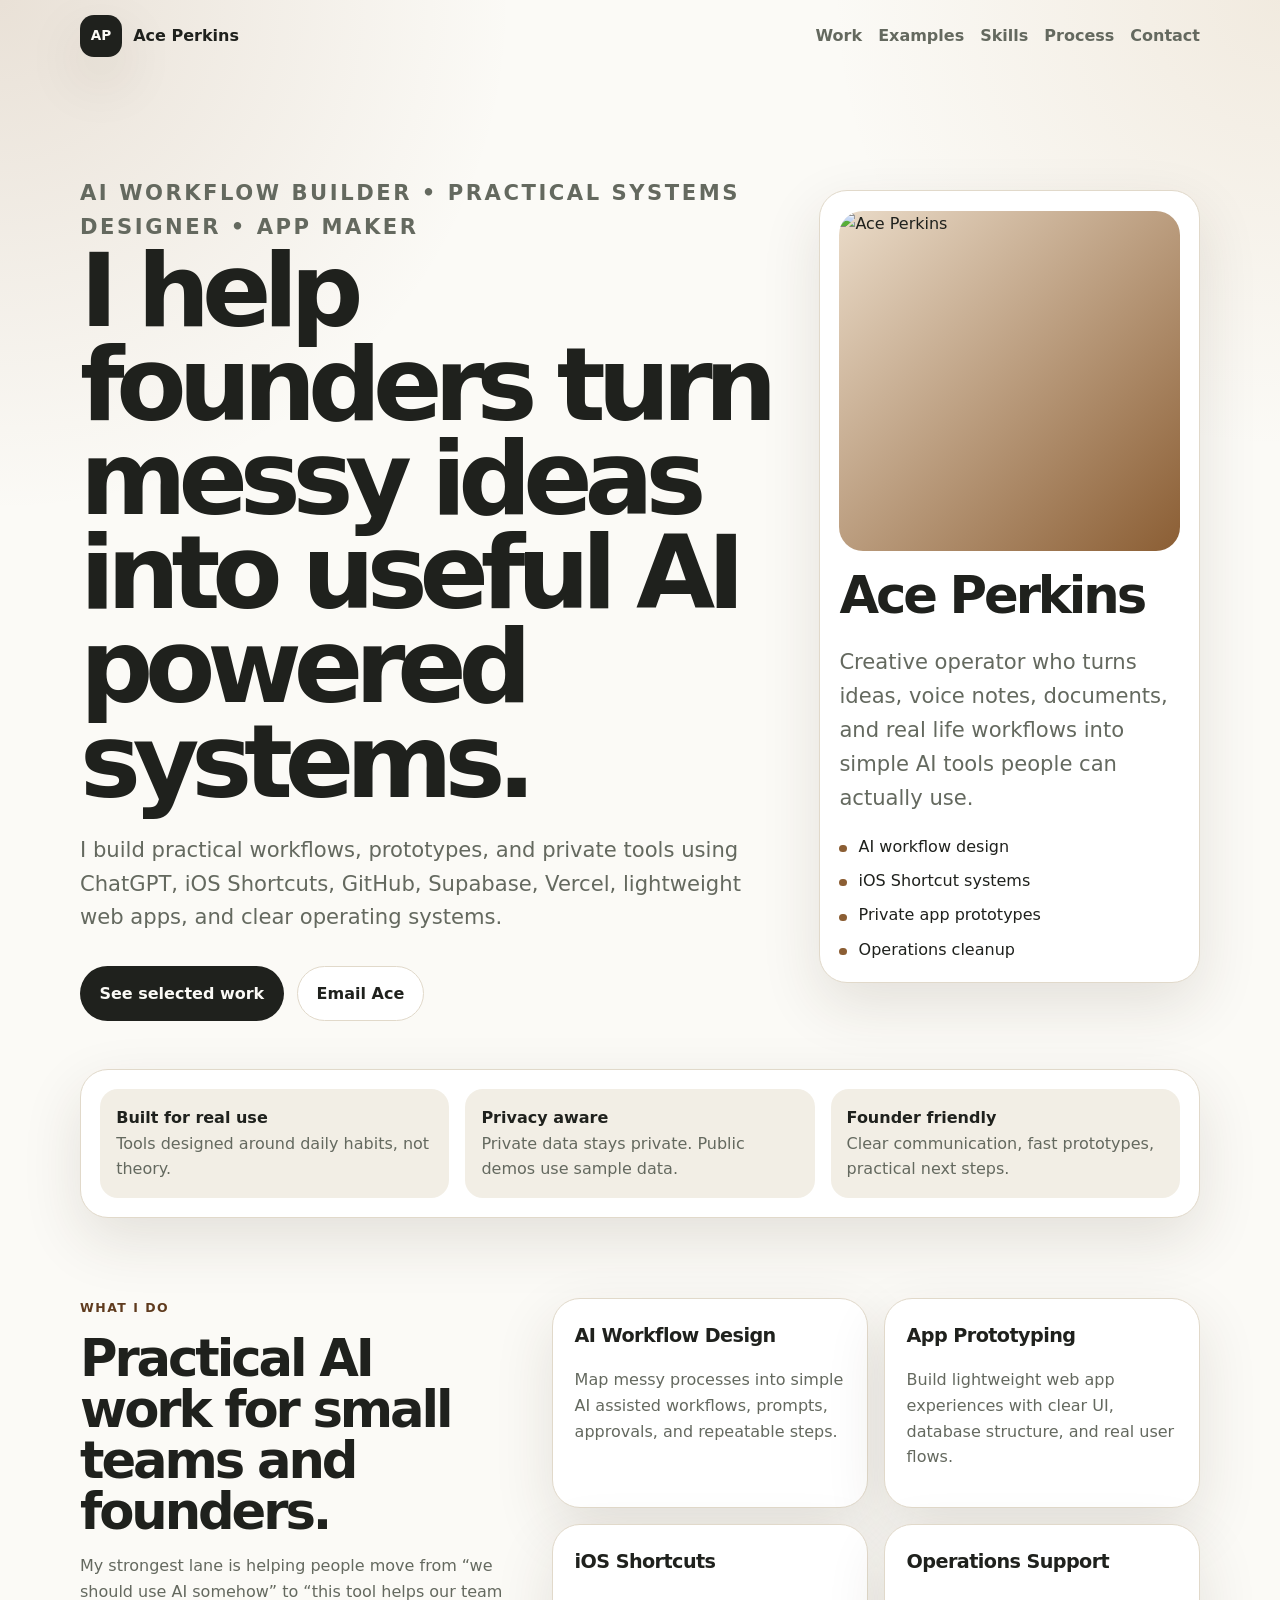
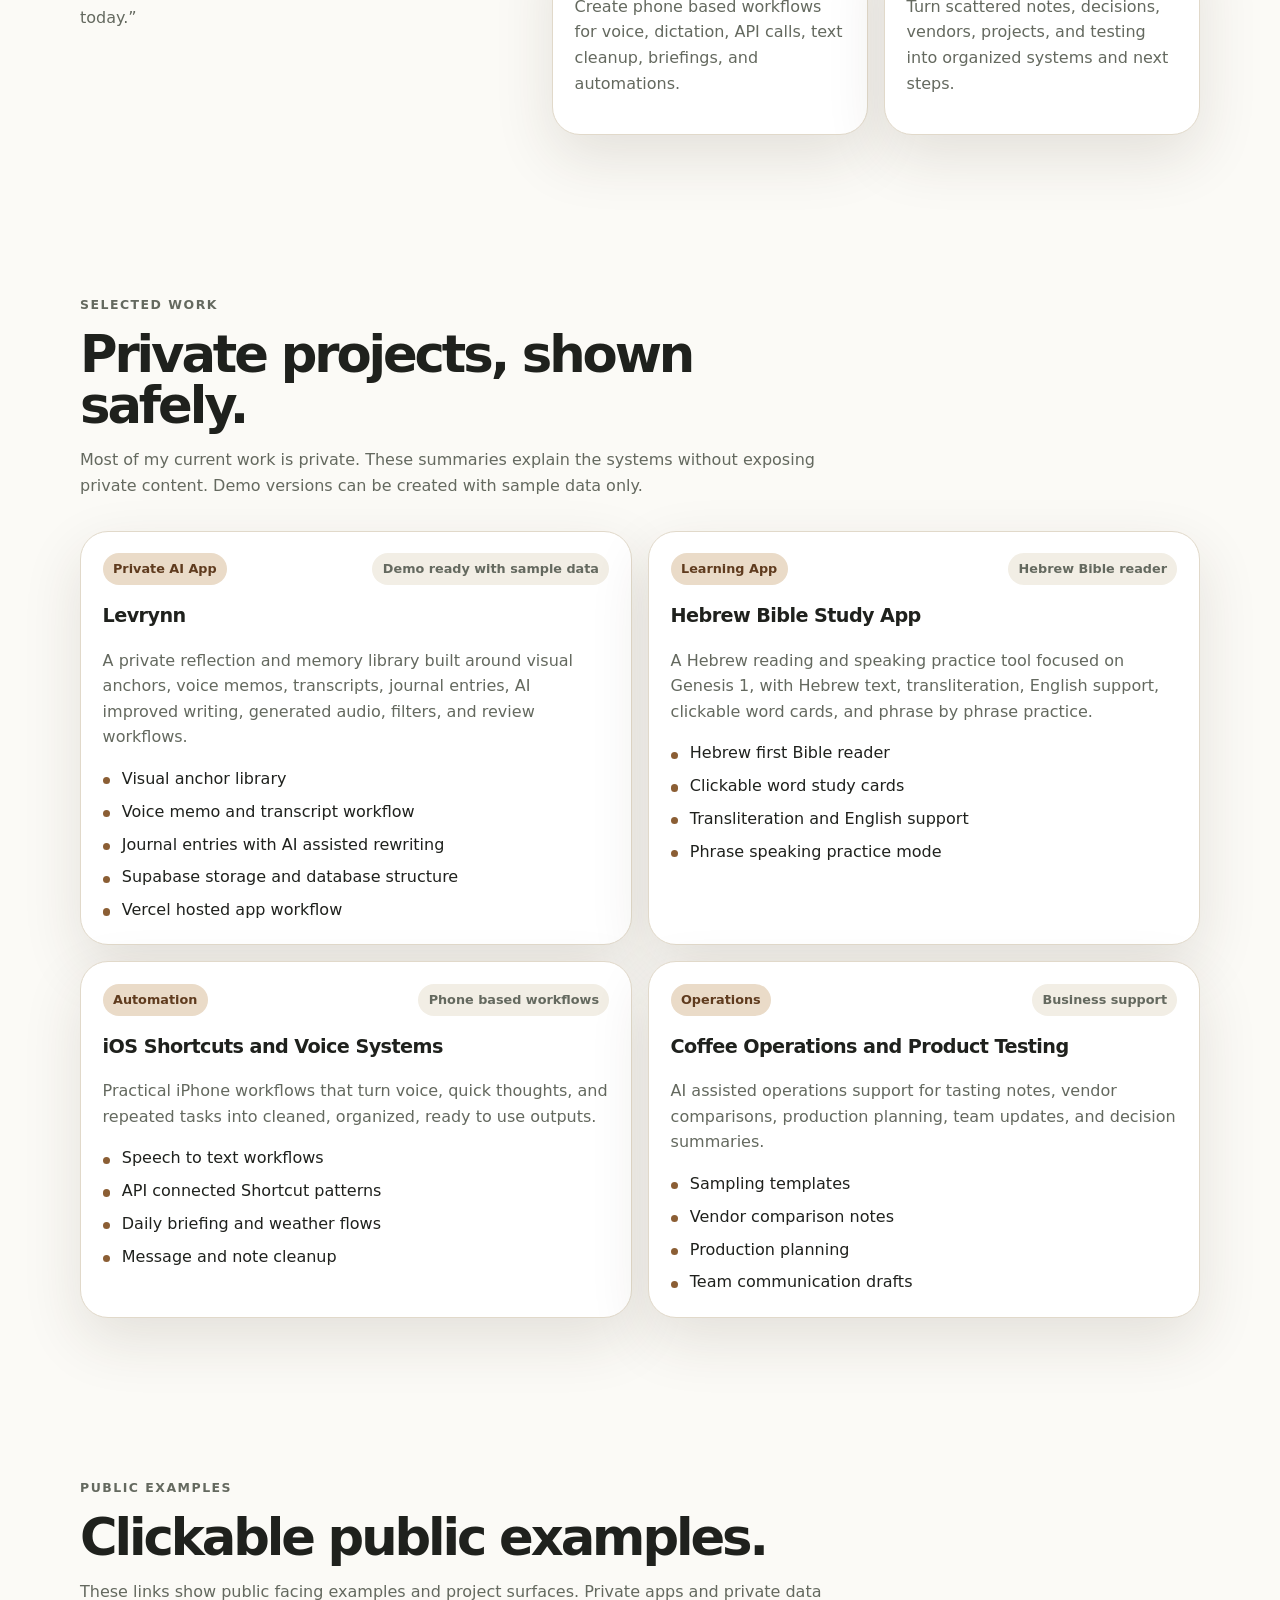
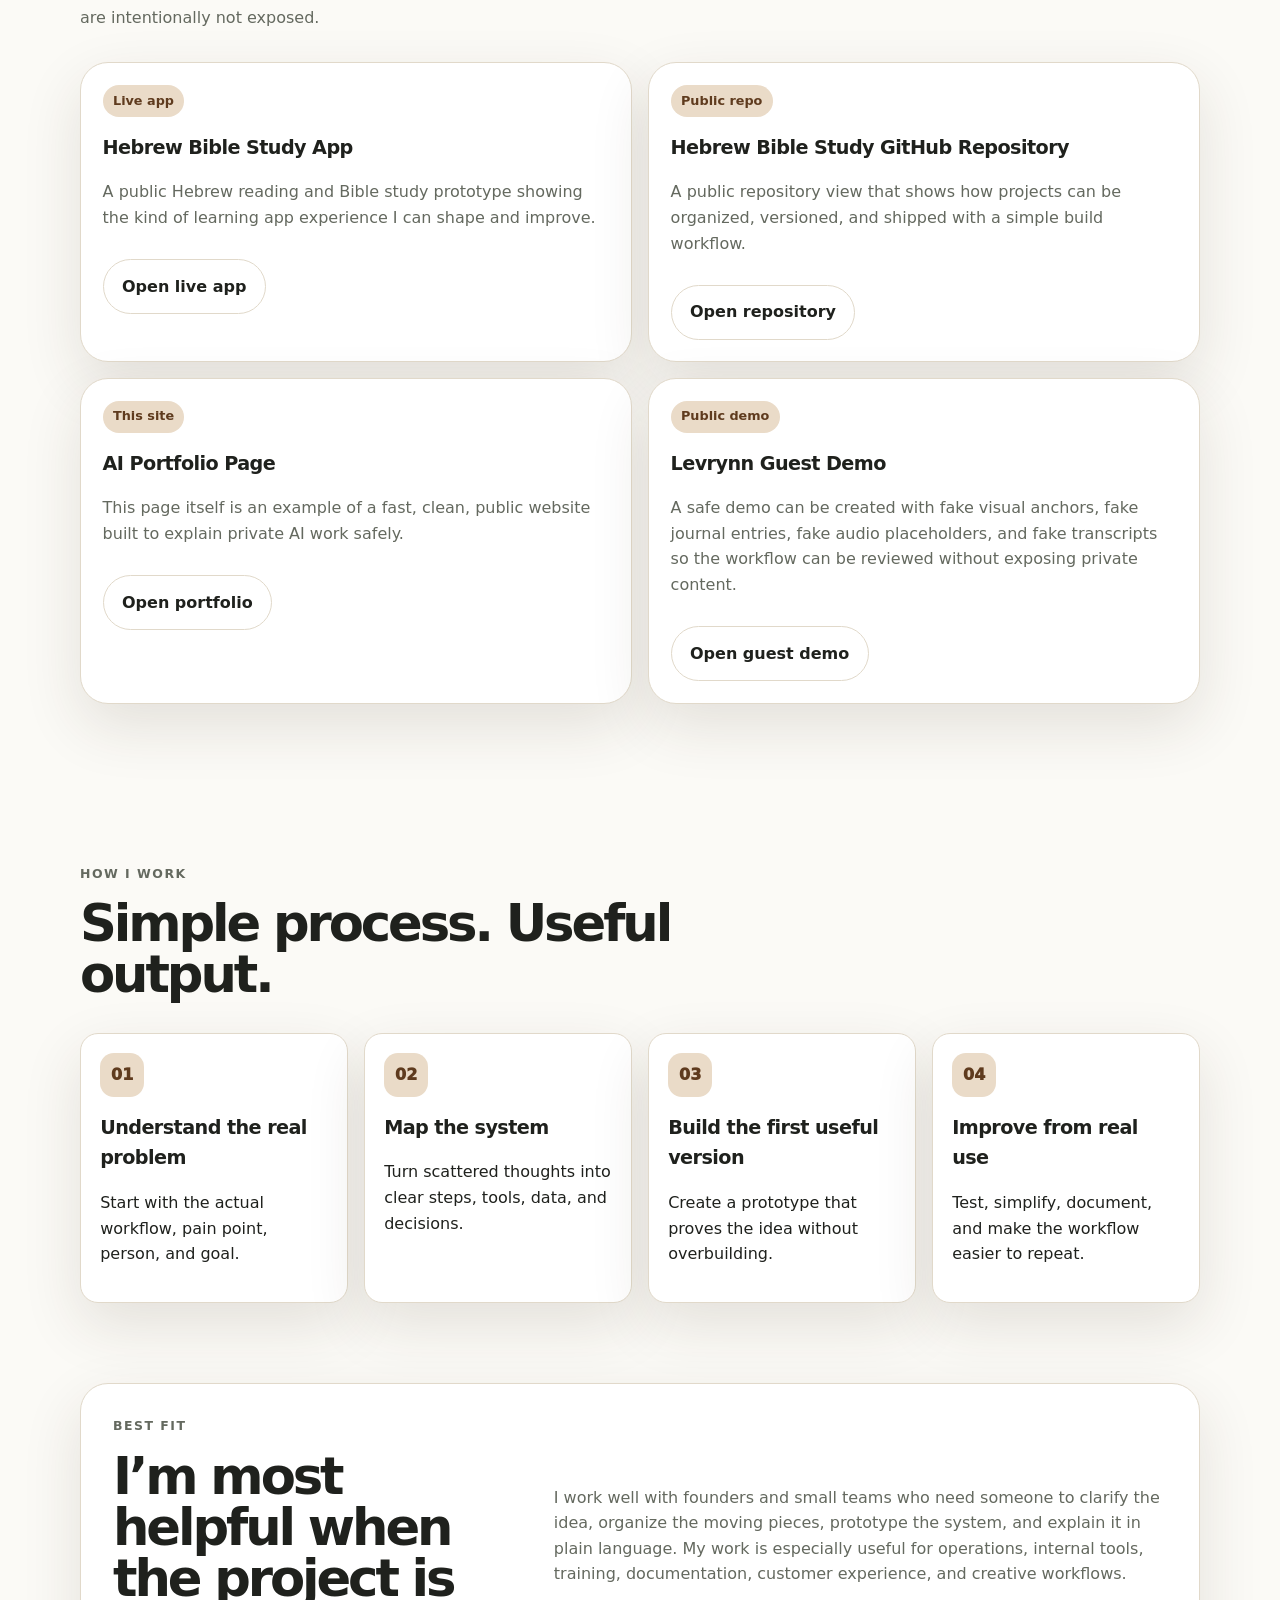
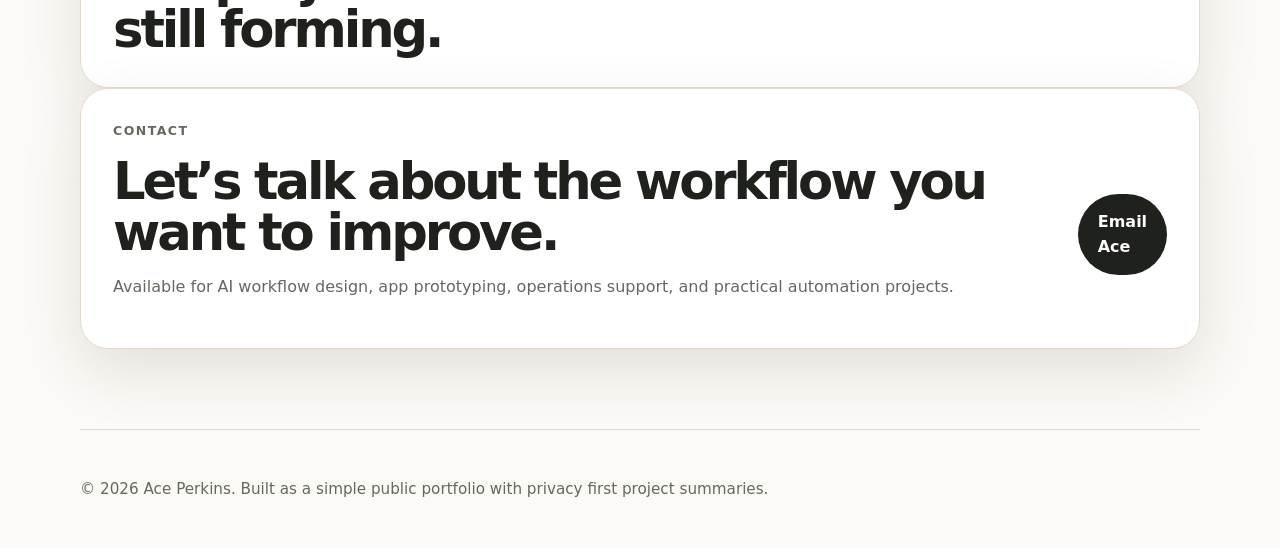
==== commit e070eb06: "Add Levrynn guest demo" ====
--- a/index.html
+++ b/index.html
@@ -24,7 +24,7 @@
     <section class="section proof"><div><strong>Built for real use</strong><span>Tools designed around daily habits, not theory.</span></div><div><strong>Privacy aware</strong><span>Private data stays private. Public demos use sample data.</span></div><div><strong>Founder friendly</strong><span>Clear communication, fast prototypes, practical next steps.</span></div></section>
     <section id="skills" class="section two"><div><p class="eyebrow">What I do</p><h2>Practical AI work for small teams and founders.</h2><p class="lead">My strongest lane is helping people move from “we should use AI somehow” to “this tool helps our team today.”</p></div><div class="grid skills"><article class="card"><h3>AI Workflow Design</h3><p>Map messy processes into simple AI assisted workflows, prompts, approvals, and repeatable steps.</p></article><article class="card"><h3>App Prototyping</h3><p>Build lightweight web app experiences with clear UI, database structure, and real user flows.</p></article><article class="card"><h3>iOS Shortcuts</h3><p>Create phone based workflows for voice, dictation, API calls, text cleanup, briefings, and automations.</p></article><article class="card"><h3>Operations Support</h3><p>Turn scattered notes, decisions, vendors, projects, and testing into organized systems and next steps.</p></article></div></section>
     <section id="work" class="section"><div class="section-heading"><p class="eyebrow">Selected work</p><h2>Private projects, shown safely.</h2><p>Most of my current work is private. These summaries explain the systems without exposing private content. Demo versions can be created with sample data only.</p></div><div class="grid projects"><article class="card"><div class="topline"><span class="tag">Private AI App</span><span class="status">Demo ready with sample data</span></div><h3>Levrynn</h3><p>A private reflection and memory library built around visual anchors, voice memos, transcripts, journal entries, AI improved writing, generated audio, filters, and review workflows.</p><ul><li>Visual anchor library</li><li>Voice memo and transcript workflow</li><li>Journal entries with AI assisted rewriting</li><li>Supabase storage and database structure</li><li>Vercel hosted app workflow</li></ul></article><article class="card"><div class="topline"><span class="tag">Learning App</span><span class="status">Hebrew Bible reader</span></div><h3>Hebrew Bible Study App</h3><p>A Hebrew reading and speaking practice tool focused on Genesis 1, with Hebrew text, transliteration, English support, clickable word cards, and phrase by phrase practice.</p><ul><li>Hebrew first Bible reader</li><li>Clickable word study cards</li><li>Transliteration and English support</li><li>Phrase speaking practice mode</li></ul></article><article class="card"><div class="topline"><span class="tag">Automation</span><span class="status">Phone based workflows</span></div><h3>iOS Shortcuts and Voice Systems</h3><p>Practical iPhone workflows that turn voice, quick thoughts, and repeated tasks into cleaned, organized, ready to use outputs.</p><ul><li>Speech to text workflows</li><li>API connected Shortcut patterns</li><li>Daily briefing and weather flows</li><li>Message and note cleanup</li></ul></article><article class="card"><div class="topline"><span class="tag">Operations</span><span class="status">Business support</span></div><h3>Coffee Operations and Product Testing</h3><p>AI assisted operations support for tasting notes, vendor comparisons, production planning, team updates, and decision summaries.</p><ul><li>Sampling templates</li><li>Vendor comparison notes</li><li>Production planning</li><li>Team communication drafts</li></ul></article></div></section>
-    <section id="examples" class="section"><div class="section-heading"><p class="eyebrow">Public examples</p><h2>Clickable public examples.</h2><p>These links show public facing examples and project surfaces. Private apps and private data are intentionally not exposed.</p></div><div class="grid projects"><article class="card"><div class="topline"><span class="tag">Live app</span></div><h3>Hebrew Bible Study App</h3><p>A public Hebrew reading and Bible study prototype showing the kind of learning app experience I can shape and improve.</p><a class="button secondary" href="https://simpleandbasic.github.io/Hebrew-Language-Bible-Study/">Open live app</a></article><article class="card"><div class="topline"><span class="tag">Public repo</span></div><h3>Hebrew Bible Study GitHub Repository</h3><p>A public repository view that shows how projects can be organized, versioned, and shipped with a simple build workflow.</p><a class="button secondary" href="https://github.com/SimpleandBasic/Hebrew-Language-Bible-Study">Open repository</a></article><article class="card"><div class="topline"><span class="tag">This site</span></div><h3>AI Portfolio Page</h3><p>This page itself is an example of a fast, clean, public website built to explain private AI work safely.</p><a class="button secondary" href="https://simpleandbasic.github.io/ace-ai-portfolio/">Open portfolio</a></article><article class="card"><div class="topline"><span class="tag">Coming next</span></div><h3>Levrynn Guest Demo</h3><p>A safe demo can be created with fake visual anchors, fake journal entries, fake audio placeholders, and fake transcripts so the workflow can be reviewed without exposing private content.</p></article></div></section>
+    <section id="examples" class="section"><div class="section-heading"><p class="eyebrow">Public examples</p><h2>Clickable public examples.</h2><p>These links show public facing examples and project surfaces. Private apps and private data are intentionally not exposed.</p></div><div class="grid projects"><article class="card"><div class="topline"><span class="tag">Live app</span></div><h3>Hebrew Bible Study App</h3><p>A public Hebrew reading and Bible study prototype showing the kind of learning app experience I can shape and improve.</p><a class="button secondary" href="https://simpleandbasic.github.io/Hebrew-Language-Bible-Study/">Open live app</a></article><article class="card"><div class="topline"><span class="tag">Public repo</span></div><h3>Hebrew Bible Study GitHub Repository</h3><p>A public repository view that shows how projects can be organized, versioned, and shipped with a simple build workflow.</p><a class="button secondary" href="https://github.com/SimpleandBasic/Hebrew-Language-Bible-Study">Open repository</a></article><article class="card"><div class="topline"><span class="tag">This site</span></div><h3>AI Portfolio Page</h3><p>This page itself is an example of a fast, clean, public website built to explain private AI work safely.</p><a class="button secondary" href="https://simpleandbasic.github.io/ace-ai-portfolio/">Open portfolio</a></article><article class="card"><div class="topline"><span class="tag">Public demo</span></div><h3>Levrynn Guest Demo</h3><p>A safe demo can be created with fake visual anchors, fake journal entries, fake audio placeholders, and fake transcripts so the workflow can be reviewed without exposing private content.</p><a class="button secondary" href="https://simpleandbasic.github.io/ace-ai-portfolio/levrynn-demo/">Open guest demo</a></article></div></section>
     <section id="process" class="section"><div class="section-heading"><p class="eyebrow">How I work</p><h2>Simple process. Useful output.</h2></div><div class="grid process"><article><span class="num">01</span><h3>Understand the real problem</h3><p>Start with the actual workflow, pain point, person, and goal.</p></article><article><span class="num">02</span><h3>Map the system</h3><p>Turn scattered thoughts into clear steps, tools, data, and decisions.</p></article><article><span class="num">03</span><h3>Build the first useful version</h3><p>Create a prototype that proves the idea without overbuilding.</p></article><article><span class="num">04</span><h3>Improve from real use</h3><p>Test, simplify, document, and make the workflow easier to repeat.</p></article></div></section>
     <section class="section best"><div><p class="eyebrow">Best fit</p><h2>I’m most helpful when the project is still forming.</h2></div><p>I work well with founders and small teams who need someone to clarify the idea, organize the moving pieces, prototype the system, and explain it in plain language. My work is especially useful for operations, internal tools, training, documentation, customer experience, and creative workflows.</p></section>
     <section id="contact" class="section contact"><div><p class="eyebrow">Contact</p><h2>Let’s talk about the workflow you want to improve.</h2><p>Available for AI workflow design, app prototyping, operations support, and practical automation projects.</p></div><div class="actions"><a class="button primary" href="mailto:aceperkinsss@gmail.com?subject=AI%20Workflow%20Conversation%20with%20Ace">Email Ace</a></div></section>
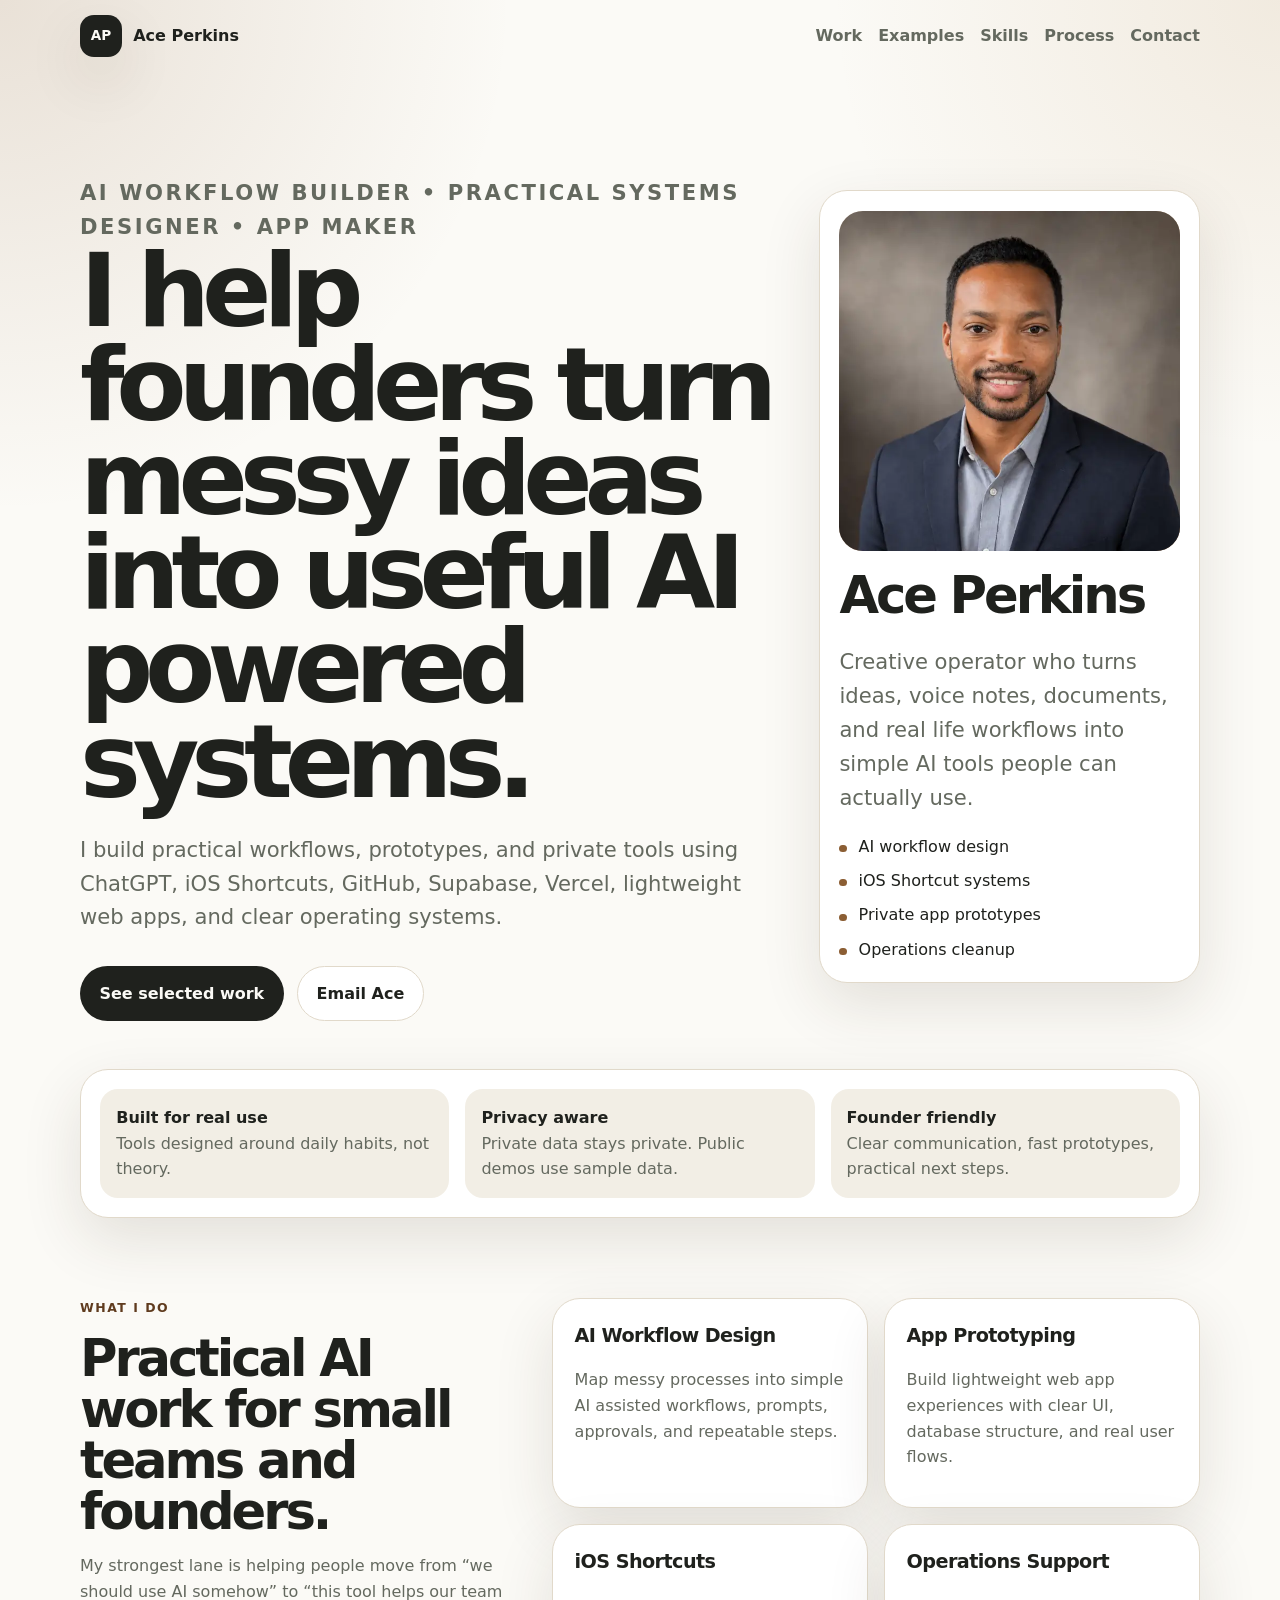
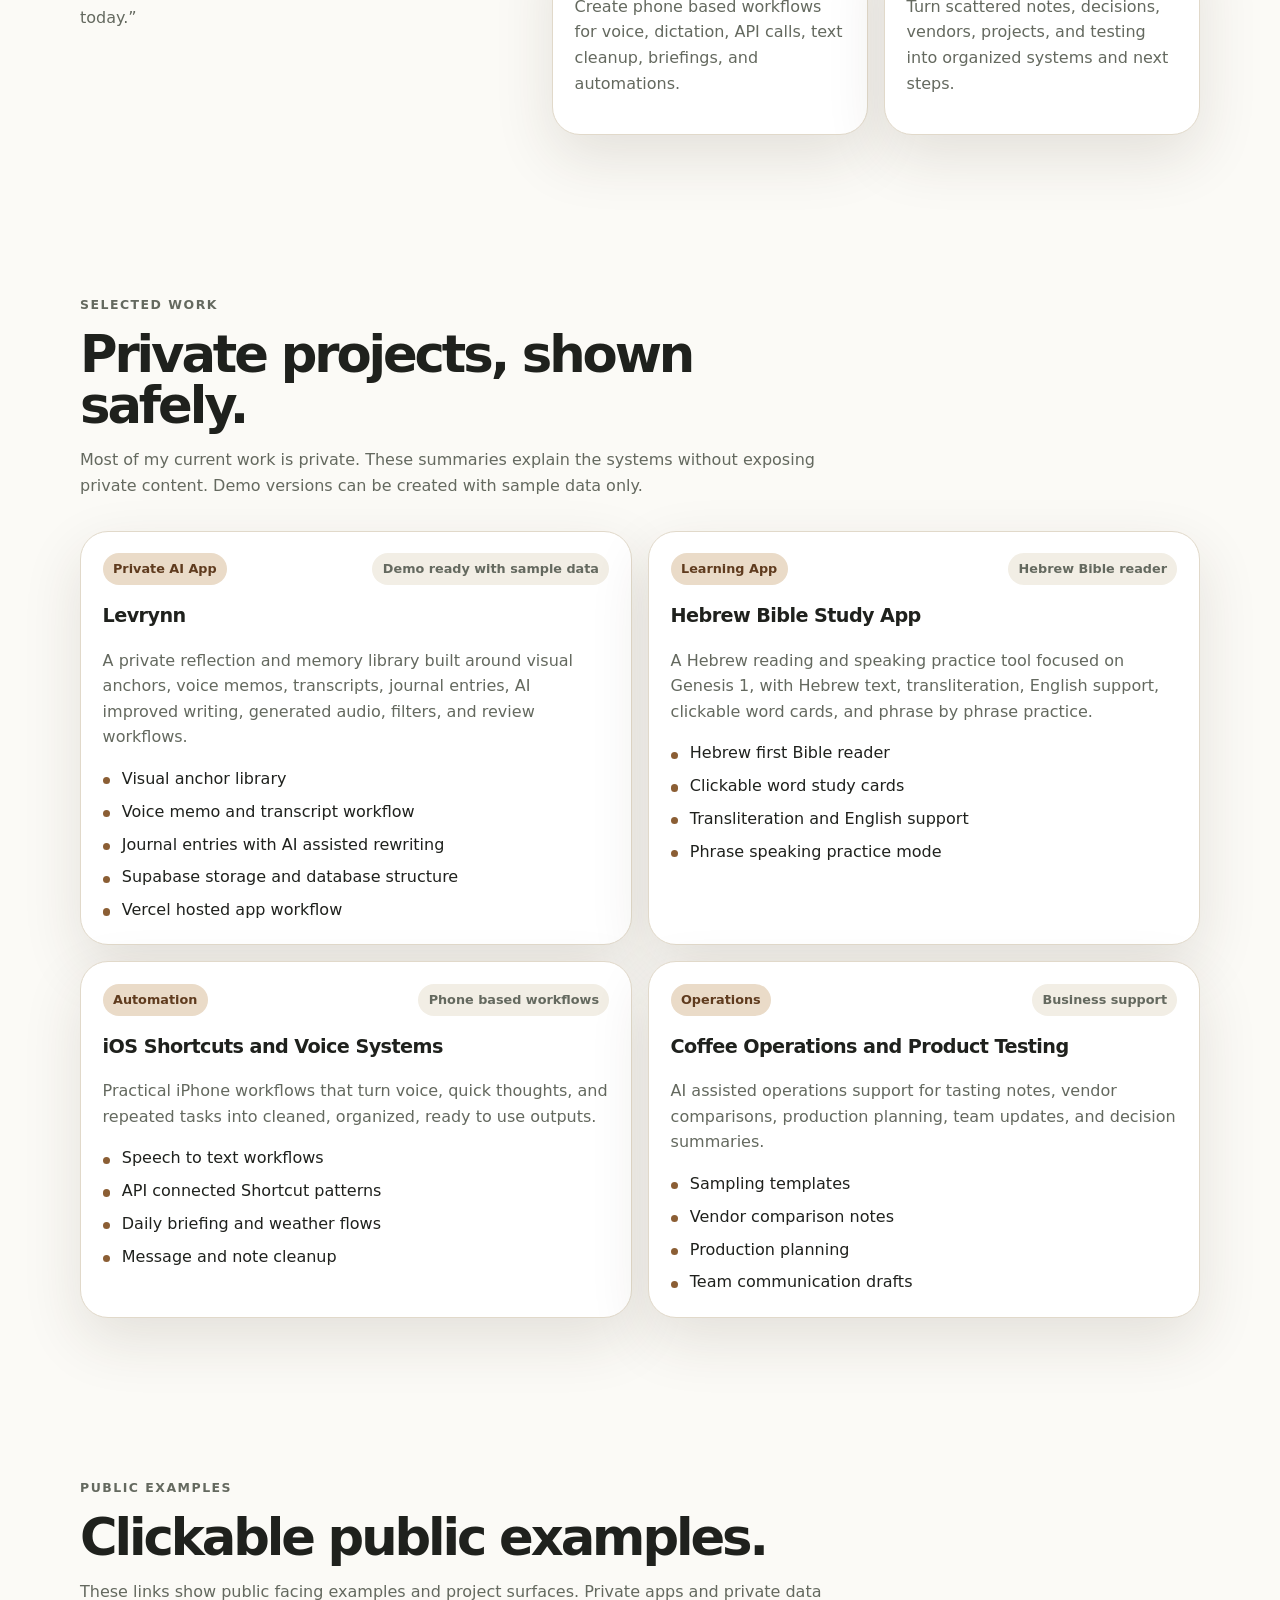
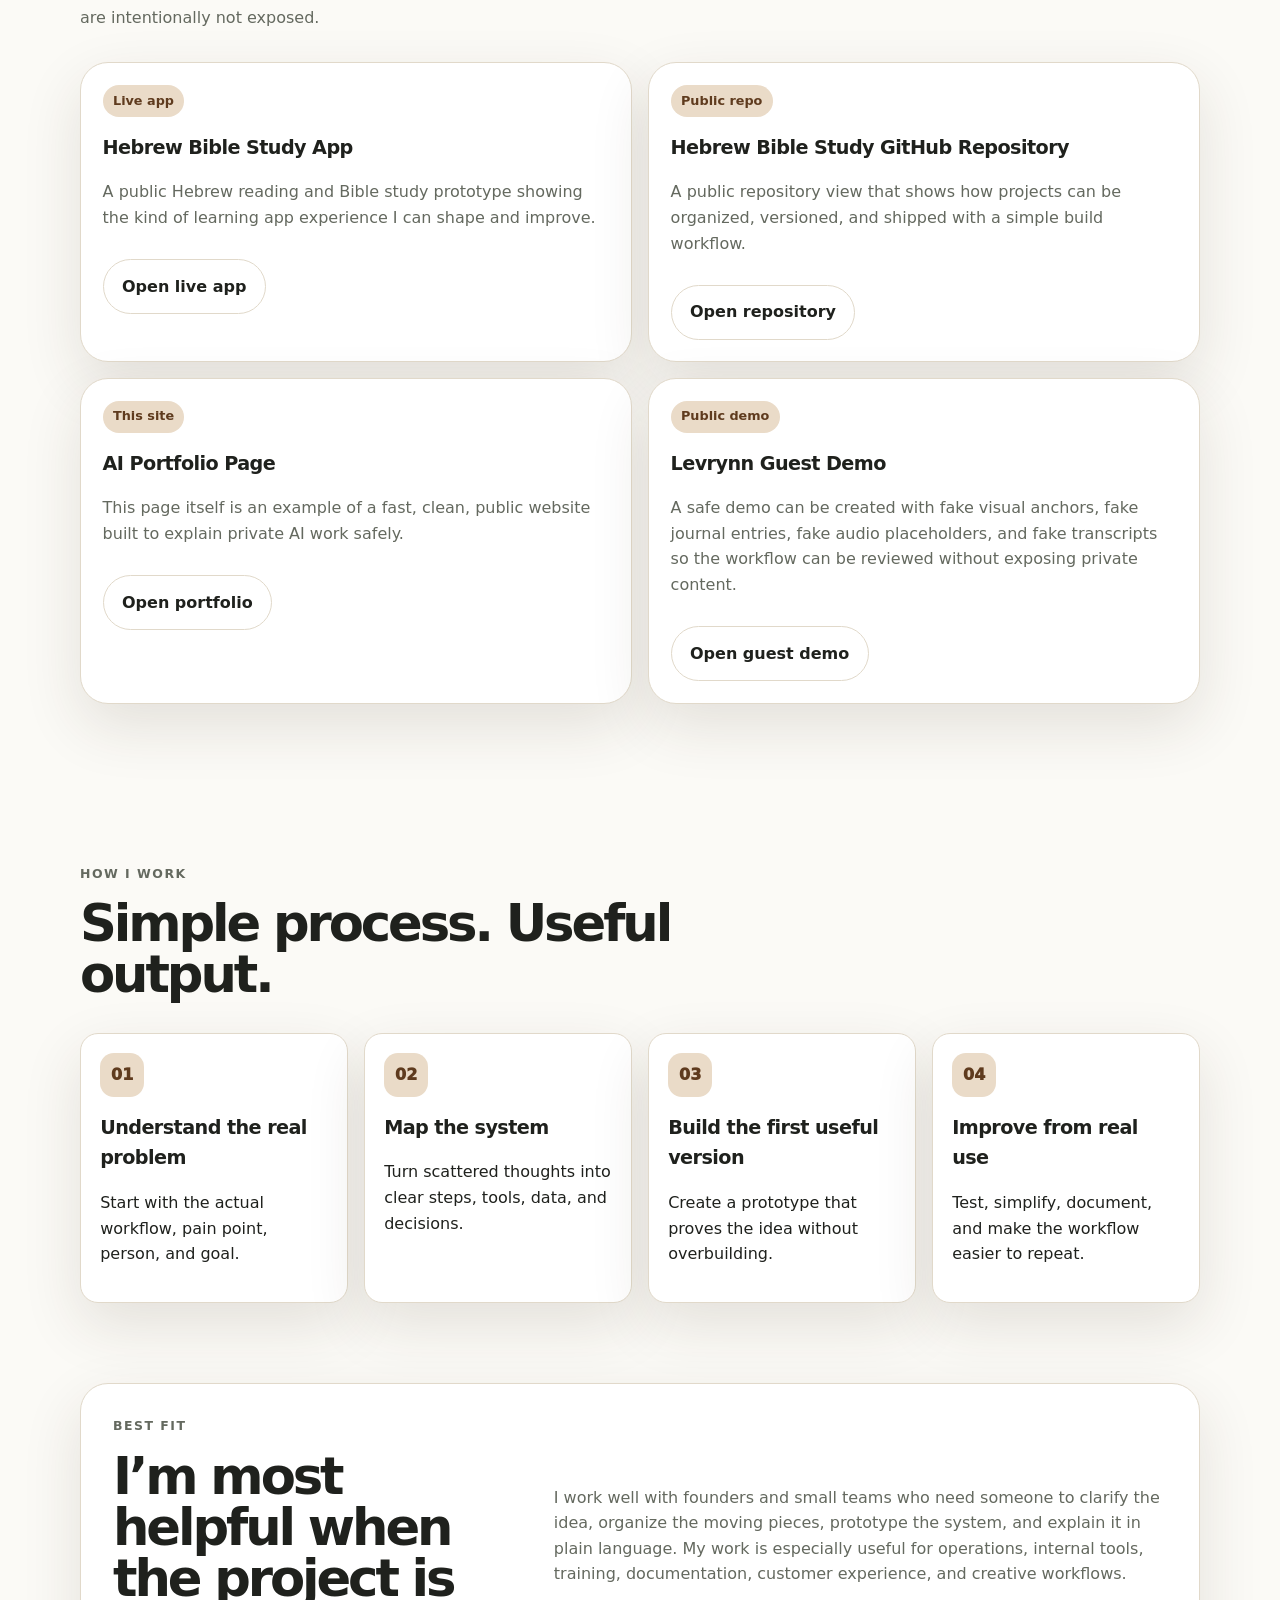
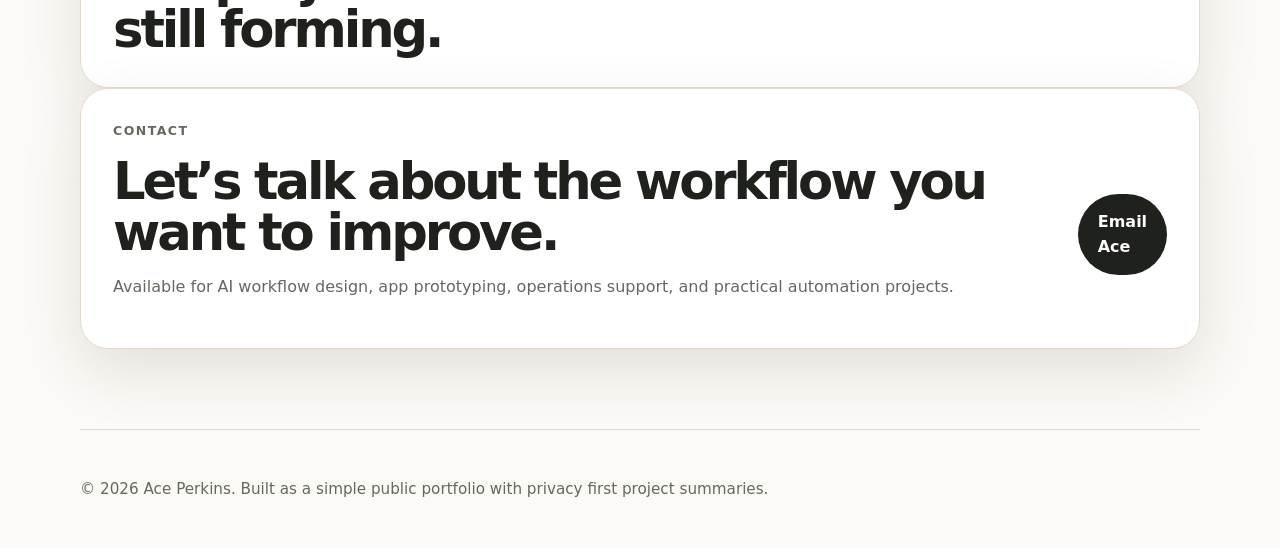
==== commit 7ef9bd5c: "Use professional headshot on portfolio" ====
--- a/index.html
+++ b/index.html
@@ -19,7 +19,7 @@
         <p>I build practical workflows, prototypes, and private tools using ChatGPT, iOS Shortcuts, GitHub, Supabase, Vercel, lightweight web apps, and clear operating systems.</p>
         <div class="actions"><a class="button primary" href="#work">See selected work</a><a class="button secondary" href="mailto:aceperkinsss@gmail.com?subject=AI%20Workflow%20Conversation%20with%20Ace">Email Ace</a></div>
       </div>
-      <aside class="profile"><div class="photo"><img src="https://avatars.githubusercontent.com/u/49638634?v=4" alt="Ace Perkins" /></div><div><h2>Ace Perkins</h2><p class="lead">Creative operator who turns ideas, voice notes, documents, and real life workflows into simple AI tools people can actually use.</p></div><ul class="quick"><li>AI workflow design</li><li>iOS Shortcut systems</li><li>Private app prototypes</li><li>Operations cleanup</li></ul></aside>
+      <aside class="profile"><div class="photo"><img src="assets/ace-headshot.svg" alt="Ace Perkins professional headshot" /></div><div><h2>Ace Perkins</h2><p class="lead">Creative operator who turns ideas, voice notes, documents, and real life workflows into simple AI tools people can actually use.</p></div><ul class="quick"><li>AI workflow design</li><li>iOS Shortcut systems</li><li>Private app prototypes</li><li>Operations cleanup</li></ul></aside>
     </section>
     <section class="section proof"><div><strong>Built for real use</strong><span>Tools designed around daily habits, not theory.</span></div><div><strong>Privacy aware</strong><span>Private data stays private. Public demos use sample data.</span></div><div><strong>Founder friendly</strong><span>Clear communication, fast prototypes, practical next steps.</span></div></section>
     <section id="skills" class="section two"><div><p class="eyebrow">What I do</p><h2>Practical AI work for small teams and founders.</h2><p class="lead">My strongest lane is helping people move from “we should use AI somehow” to “this tool helps our team today.”</p></div><div class="grid skills"><article class="card"><h3>AI Workflow Design</h3><p>Map messy processes into simple AI assisted workflows, prompts, approvals, and repeatable steps.</p></article><article class="card"><h3>App Prototyping</h3><p>Build lightweight web app experiences with clear UI, database structure, and real user flows.</p></article><article class="card"><h3>iOS Shortcuts</h3><p>Create phone based workflows for voice, dictation, API calls, text cleanup, briefings, and automations.</p></article><article class="card"><h3>Operations Support</h3><p>Turn scattered notes, decisions, vendors, projects, and testing into organized systems and next steps.</p></article></div></section>
